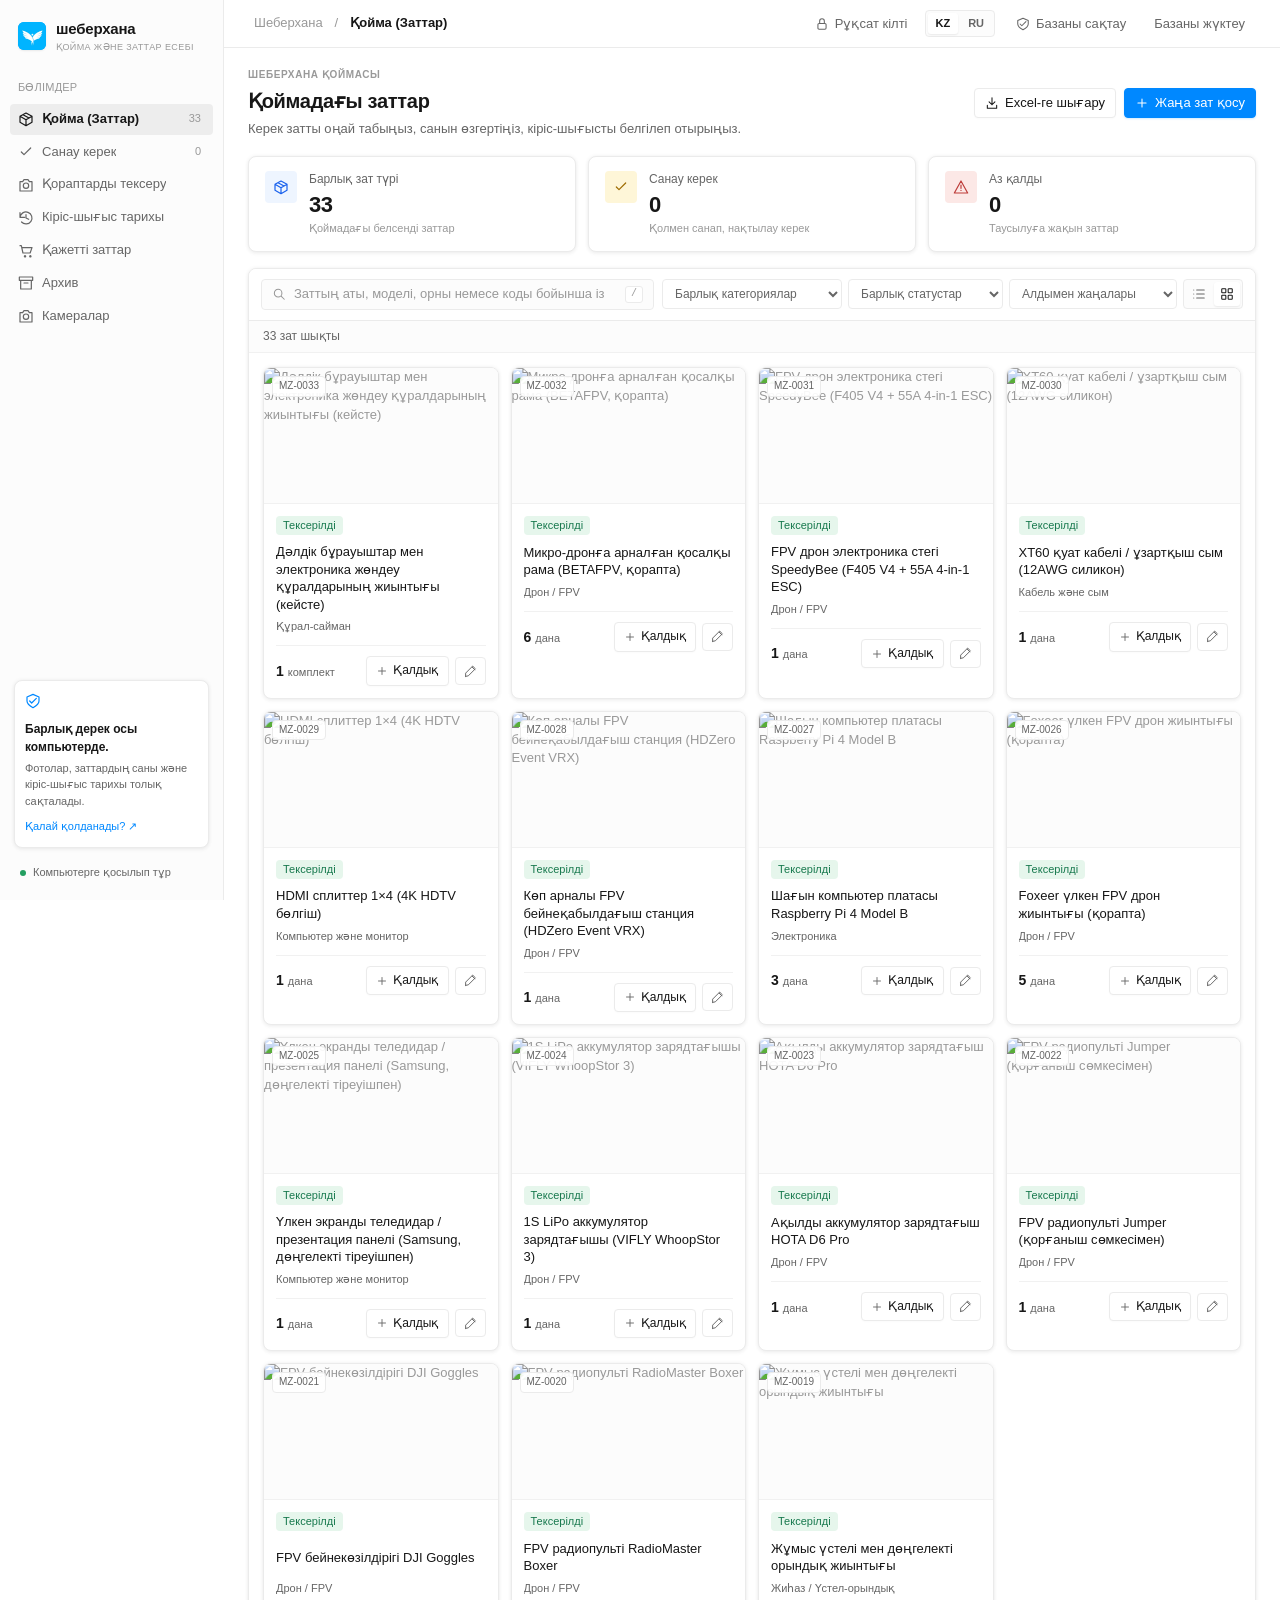
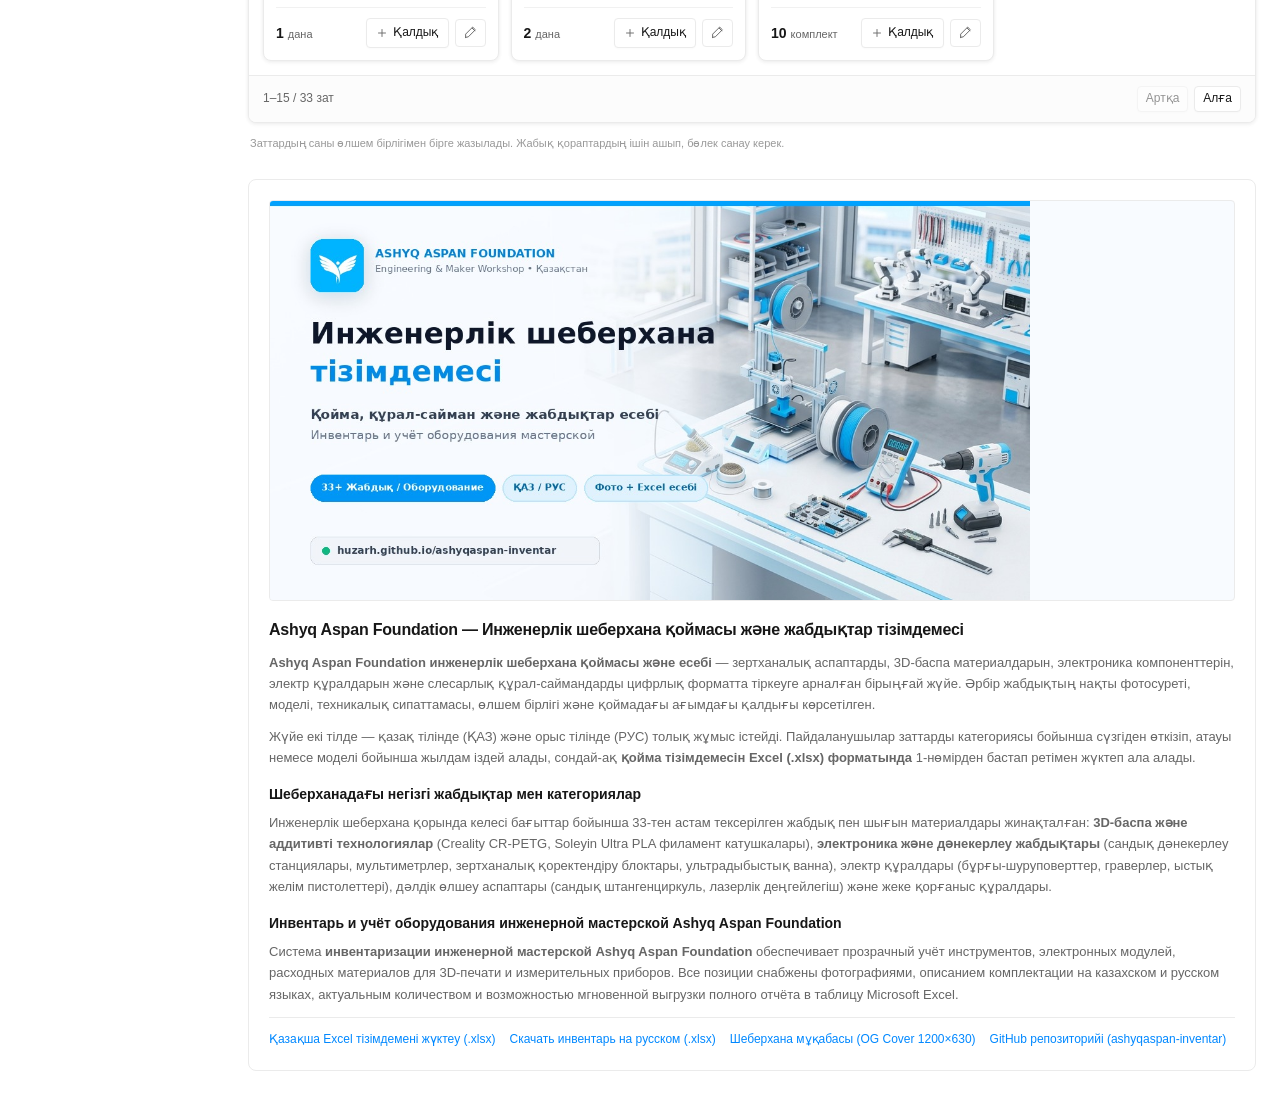
==== static/index.html @ bc6fc352 "Rename purchase list to 'Қажетті заттар' (needed items)" ====
<!doctype html>
<html lang="kk" prefix="og: https://ogp.me/ns#">
<head>
  <meta charset="utf-8">
  <meta name="viewport" content="width=device-width, initial-scale=1">
  <meta name="theme-color" content="#00a2ff">
  <title>Ashyq Aspan — Инженерлік шеберхана қоймасы және есебі</title>
  <meta name="description" content="Ashyq Aspan Foundation инженерлік шеберхана қоймасы және заттар есебі: 3D-принтер, электроника, өлшеу аспаптары мен құрал-саймандар тізімдемесі (ҚАЗ / РУС).">
  <meta name="keywords" content="Ashyq Aspan Foundation, инженерлік шеберхана қоймасы, заттар есебі, тізімдеме, инвентарь мастерской, құрал-сайман, 3D принтер, электроника, Қазақстан, Malzeme Envanteri">
  <meta name="author" content="Ashyq Aspan Foundation">
  <meta name="robots" content="index, follow, max-image-preview:large">
  <link rel="canonical" href="https://huzarh.github.io/ashyqaspan-inventar/">
  <link rel="image_src" href="https://huzarh.github.io/ashyqaspan-inventar/og-cover.jpg">
  <meta itemprop="name" content="Ashyq Aspan — Инженерлік шеберхана қоймасы және есебі">
  <meta itemprop="description" content="Ashyq Aspan Foundation инженерлік шеберхана қоймасы және заттар есебі: 3D-принтер, электроника, өлшеу аспаптары мен құрал-саймандар тізімдемесі (ҚАЗ / РУС).">
  <meta itemprop="image" content="https://huzarh.github.io/ashyqaspan-inventar/og-cover.jpg">
  <meta property="og:type" content="website">
  <meta property="og:site_name" content="Ashyq Aspan Foundation">
  <meta property="og:title" content="Ashyq Aspan — Инженерлік шеберхана қоймасы және есебі">
  <meta property="og:description" content="Ashyq Aspan Foundation инженерлік шеберхана қоймасы және заттар есебі: 3D-принтер, электроника, өлшеу аспаптары мен құрал-саймандар тізімдемесі (ҚАЗ / РУС).">
  <meta property="og:url" content="https://huzarh.github.io/ashyqaspan-inventar/">
  <meta property="og:image" content="https://huzarh.github.io/ashyqaspan-inventar/og-cover.jpg">
  <meta property="og:image:url" content="https://huzarh.github.io/ashyqaspan-inventar/og-cover.jpg">
  <meta property="og:image:secure_url" content="https://huzarh.github.io/ashyqaspan-inventar/og-cover.jpg">
  <meta property="og:image:type" content="image/jpeg">
  <meta property="og:image:width" content="1200">
  <meta property="og:image:height" content="630">
  <meta property="og:image:alt" content="Ashyq Aspan Foundation — Инженерлік шеберхана қоймасы және есебі">
  <meta property="og:locale" content="kk_KZ">
  <meta property="og:locale:alternate" content="ru_RU">
  <meta name="twitter:card" content="summary_large_image">
  <meta name="twitter:title" content="Ashyq Aspan — Инженерлік шеберхана қоймасы және есебі">
  <meta name="twitter:description" content="Ashyq Aspan Foundation инженерлік шеберхана қоймасы және заттар есебі: 3D-принтер, электроника, өлшеу аспаптары мен құрал-саймандар тізімдемесі (ҚАЗ / РУС).">
  <meta name="twitter:image" content="https://huzarh.github.io/ashyqaspan-inventar/og-cover.jpg">
  <meta name="twitter:image:src" content="https://huzarh.github.io/ashyqaspan-inventar/og-cover.jpg">
  <meta name="twitter:image:alt" content="Ashyq Aspan Foundation — Инженерлік шеберхана қоймасы және есебі">
  <link rel="icon" href="logo.png" type="image/png" sizes="225x225">
  <link rel="apple-touch-icon" href="logo.png">
  <link rel="manifest" href="site.webmanifest">
  <link rel="stylesheet" href="style.css?v=13">
  <script type="application/ld+json">{"@context":"https://schema.org","@type":"WebApplication","name":"Ashyq Aspan — Инженерлік шеберхана қоймасы және есебі","alternateName":"Инвентарь инженерной мастерской Ashyq Aspan Foundation","description":"Ashyq Aspan Foundation инженерлік шеберхана қоймасы және заттар есебі: 3D-принтер, электроника, өлшеу аспаптары мен құрал-саймандар тізімдемесі (ҚАЗ / РУС).","url":"https://huzarh.github.io/ashyqaspan-inventar/","image":"https://huzarh.github.io/ashyqaspan-inventar/og-cover.jpg","applicationCategory":"BusinessApplication","operatingSystem":"All","inLanguage":["kk","ru"],"publisher":{"@type":"Organization","name":"Ashyq Aspan Foundation","logo":{"@type":"ImageObject","url":"https://huzarh.github.io/ashyqaspan-inventar/logo.png"}}}</script>
  <script src="app.js?v=14" defer></script>
</head>
<body>
<svg class="icon-defs" xmlns="http://www.w3.org/2000/svg" aria-hidden="true"><defs>
 <symbol id="i-box" viewBox="0 0 24 24"><path d="m12 3 9 5-9 5-9-5 9-5Z M3 8v9l9 5 9-5V8 M12 13v9 M7.5 5.5l9 5"/></symbol>
 <symbol id="i-plus" viewBox="0 0 24 24"><path d="M12 5v14 M5 12h14"/></symbol>
 <symbol id="i-search" viewBox="0 0 24 24"><circle cx="10.5" cy="10.5" r="6.5"/><path d="m16 16 5 5"/></symbol>
 <symbol id="i-history" viewBox="0 0 24 24"><path d="M3 11a9 9 0 1 1 2.3 7 M3 4v7h7 M12 7v5l4 2"/></symbol>
 <symbol id="i-camera" viewBox="0 0 24 24"><path d="M3 7h4l2-3h6l2 3h4v14H3Z"/><circle cx="12" cy="13" r="4"/></symbol>
 <symbol id="i-download" viewBox="0 0 24 24"><path d="M12 3v12 M7 10l5 5 5-5 M4 16v5h16v-5"/></symbol>
 <symbol id="i-close" viewBox="0 0 24 24"><path d="m6 6 12 12 M6 18 18 6"/></symbol>
 <symbol id="i-check" viewBox="0 0 24 24"><path d="m5 12 4 4L19 6"/></symbol>
 <symbol id="i-arrow" viewBox="0 0 24 24"><path d="M5 12h14 m-5-5 5 5-5 5"/></symbol>
 <symbol id="i-grid" viewBox="0 0 24 24"><rect x="3" y="3" width="7" height="7" rx="1"/><rect x="14" y="3" width="7" height="7" rx="1"/><rect x="3" y="14" width="7" height="7" rx="1"/><rect x="14" y="14" width="7" height="7" rx="1"/></symbol>
 <symbol id="i-list" viewBox="0 0 24 24"><path d="M8 5h13 M8 12h13 M8 19h13 M3 5h.01 M3 12h.01 M3 19h.01"/></symbol>
 <symbol id="i-archive" viewBox="0 0 24 24"><path d="M4 8h16v13H4Z M2 3h20v5H2Z M9 12h6"/></symbol>
 <symbol id="i-edit" viewBox="0 0 24 24"><path d="m15 4 5 5 M3 21l5-1L21 7l-5-5L3 15v6Z"/></symbol>
 <symbol id="i-trash" viewBox="0 0 24 24"><path d="M3 6h18 M8 6V4h8v2 M19 6l-1 14H6L5 6 M10 11v6 M14 11v6"/></symbol>
 <symbol id="i-lock" viewBox="0 0 24 24"><rect x="5" y="11" width="14" height="10" rx="2"/><path d="M8 11V7a4 4 0 0 1 8 0v4"/></symbol>
 <symbol id="i-alert" viewBox="0 0 24 24"><path d="m12 3 10 18H2L12 3Z M12 9v5 M12 17v.1"/></symbol>
 <symbol id="i-cart" viewBox="0 0 24 24"><path d="M3 4h2l2.4 11h10.8L21 7H6.2 M9.5 20a1 1 0 1 0 0-.1 M17.5 20a1 1 0 1 0 0-.1"/></symbol>
 <symbol id="i-shield" viewBox="0 0 24 24"><path d="m12 2 9 4v6c0 5-9 10-9 10S3 17 3 12V6l9-4Z m-5 10 3 3 7-7"/></symbol>
</defs></svg>
<a class="skip" id="skip-link" href="#main">Негізгі бөлімге өту</a>
<aside class="sidebar">
 <a class="brand" href="./" aria-label="Ashyq Aspan Foundation — Инженерлік шеберхана қоймасы"><span class="brand-mark"><img src="logo.png" alt="Ashyq Aspan Foundation логотипі" width="40" height="40" class="brand-logo"></span><span><span id="brand-name">шеберхана</span><span class="brand-sub" id="brand-sub">ҚОЙМА ЖӘНЕ ЗАТТАР ЕСЕБІ</span></span></a>
 <div class="nav-label" id="nav-workspace-label">БӨЛІМДЕР</div>
 <nav aria-label="Негізгі мәзір">
  <button class="nav active" data-page="inventory"><svg class="icon"><use href="#i-box"/></svg><em id="nav-inv-text">Қойма (Заттар)</em><span id="nav-count">33</span></button>
  <button class="nav" data-page="pending"><svg class="icon"><use href="#i-check"/></svg><em id="nav-pend-text">Санау керек</em><span id="pending-count">0</span></button>
  <button class="nav" data-page="packages"><svg class="icon"><use href="#i-camera"/></svg><em id="nav-pkg-text">Қораптарды тексеру</em></button>
  <button class="nav" data-page="history"><svg class="icon"><use href="#i-history"/></svg><em id="nav-hist-text">Кіріс-шығыс тарихы</em></button>
  <button class="nav" data-page="needs"><svg class="icon"><use href="#i-cart"/></svg><em id="nav-needs-text">Қажетті заттар</em><span id="needs-count"></span></button>
  <button class="nav" data-page="archive"><svg class="icon"><use href="#i-archive"/></svg><em id="nav-arch-text">Архив</em></button>
  <button class="nav" id="camera-btn" type="button"><svg class="icon"><use href="#i-camera"/></svg><em id="nav-cam-text">Камералар</em></button>
 </nav>
 <div class="sidebar-note"><svg class="icon"><use href="#i-shield"/></svg><span class="sidebar-note-title" id="sidebar-note-title">Барлық дерек осы компьютерде.</span><p id="sidebar-note-desc">Фотолар, заттардың саны және кіріс-шығыс тарихы толық сақталады.</p><button id="help-btn" class="text-btn"><span id="help-btn-text">Қалай қолданады?</span> <span>↗</span></button></div>
 <div class="connection" id="connection"><span class="dot"></span>Қосылды</div>
</aside>
<main id="main">
 <header class="topbar"><div class="breadcrumb"><span id="bread-root">Шеберхана</span> <span>/</span> <span class="breadcrumb-current" id="breadcrumb">Қойма (Заттар)</span></div><div class="top-actions"><button type="button" id="auth-btn" class="btn ghost auth-btn"><svg class="icon"><use href="#i-lock"/></svg><span id="auth-btn-text">Рұқсат кілті</span></button><div class="lang-switch" role="group" aria-label="Тіл / Язык"><button type="button" class="lang-btn active" data-lang="kz">KZ</button><button type="button" class="lang-btn" data-lang="ru">RU</button></div><button id="backup-btn" class="btn ghost"><svg class="icon"><use href="#i-shield"/></svg><span id="backup-btn-text">Базаны сақтау</span></button><button id="restore-btn" class="btn ghost small-label"><span id="restore-btn-text">Базаны жүктеу</span></button><input id="restore-file" type="file" accept=".json,application/json" hidden></div></header>
 <section class="content">
  <div class="heading"><div><div class="eyebrow" id="page-eyebrow">ASHYQ ASPAN FOUNDATION · ШЕБЕРХАНА ҚОЙМАСЫ</div><h1 id="page-title">Ashyq Aspan — Инженерлік шеберхана қоймасы және есебі</h1><p id="page-description">Керек затты оңай табыңыз, санын өзгертіңіз, кіріс-шығысты белгілеп отырыңыз.</p></div><div class="heading-actions"><button id="excel-btn" class="btn"><svg class="icon"><use href="#i-download"/></svg><span id="excel-btn-text">Excel-ге шығару</span></button><button id="add-btn" class="btn primary"><svg class="icon"><use href="#i-plus"/></svg><span id="add-btn-text">Жаңа зат қосу</span></button></div></div>
  <div class="stats" id="stats"><button class="stat" data-stat="inventory"><span class="stat-icon mint"><svg class="icon"><use href="#i-box"/></svg></span><span><span class="stat-label" id="stat-total-label">Барлық зат түрі</span><span class="stat-val" id="stat-total">33</span><small id="stat-total-sub">Қоймадағы белсенді заттар</small></span></button><button class="stat" data-stat="pending"><span class="stat-icon sand"><svg class="icon"><use href="#i-check"/></svg></span><span><span class="stat-label" id="stat-pending-label">Санау керек</span><span class="stat-val" id="stat-pending">0</span><small id="stat-pending-sub">Қолмен санап, нақтылау керек</small></span></button><button class="stat" data-stat="low"><span class="stat-icon peach"><svg class="icon"><use href="#i-alert"/></svg></span><span><span class="stat-label" id="stat-low-label">Аз қалды</span><span class="stat-val" id="stat-low">0</span><small id="stat-low-sub">Таусылуға жақын заттар</small></span></button></div>
  <div id="page-note" class="page-note" hidden></div>
  <section class="workspace" aria-label="Заттар тізімі">
   <div class="toolbar"><label class="search"><svg class="icon"><use href="#i-search"/></svg><input id="search" type="search" placeholder="Заттың аты, моделі, орны немесе коды бойынша іздеу…" autocomplete="off" aria-label="Іздеу"><kbd>/</kbd></label><div class="filters"><select id="category-filter" aria-label="Категория"><option value="">Барлық категориялар</option></select><select id="status-filter" aria-label="Статус"><option value="" id="st-opt-all">Барлық статустар</option><option value="verified" id="st-opt-ver">Тексерілді</option><option value="pending" id="st-opt-pend">Санау керек</option><option value="low" id="st-opt-low">Аз қалды</option><option value="zero" id="st-opt-zero">Таусылды (0)</option></select><select id="sort" aria-label="Сұрыптау"><option value="newest" id="sort-opt-new">Алдымен жаңалары</option><option value="updated" id="sort-opt-upd">Соңғы өзгергендер</option><option value="name" id="sort-opt-name">Аты бойынша (А–Я)</option></select><div class="view-switch" aria-label="Көрініс"><button id="view-list" class="icon-btn" aria-label="Тізім" aria-pressed="false"><svg class="icon"><use href="#i-list"/></svg></button><button id="view-grid" class="icon-btn active" aria-label="Карточкалар" aria-pressed="true"><svg class="icon"><use href="#i-grid"/></svg></button></div></div></div>
   <div class="list-heading"><span id="result-count" aria-live="polite">33 зат көрсетілді</span><button id="clear-filters" class="text-btn" hidden>Фильтрді тазалау</button></div>
   <div id="records" aria-live="polite"><div class="cards"><article class="card" data-detail="33"><div class="card-photo"><img src="uploads/02559a9e80117201c4da18d8d6df2545be3968183d7c391e304026d6eb29ce1d.jpg" alt="Дәлдік бұрауыштар мен электроника жөндеу құралдарының жиынтығы (кейсте) — Құрал-сайман" width="320" height="240" loading="lazy"></div><div class="card-body"><div class="card-top"><span class="code">#033</span><span class="tag ok">Тексерілді</span></div><h3>Дәлдік бұрауыштар мен электроника жөндеу құралдарының жиынтығы (кейсте)</h3><p class="muted">Құрал-сайман · Көпфункционалды бұрауыш жиынтығы + пинцет және пластик ашқыштар</p><p class="notes">Пластикалық кейстегі жиынтық: ауыспалы ұштары бар бұрауыш, ұзартқыш, пинцет және пластик лопаткалар.</p></div><div class="card-foot"><div><span class="qty-num">1</span> <small>дана</small></div></div></article><article class="card" data-detail="32"><div class="card-photo"><img src="uploads/c84c2f2371892fdffc92b1465ad2a3b0c13482b9930b462f0f4a37cfea8a323b.jpg" alt="Микро-дронға арналған қосалқы рама (BETAFPV, қорапта) — Дрон / FPV" width="320" height="240" loading="lazy"></div><div class="card-body"><div class="card-top"><span class="code">#032</span><span class="tag ok">Тексерілді</span></div><h3>Микро-дронға арналған қосалқы рама (BETAFPV, қорапта)</h3><p class="muted">Дрон / FPV · BETAFPV Meteor / Air сериялы көк микро-рама (75 мм)</p><p class="notes">Жаңа қосалқы бөлшек: пластик қораптағы BETAFPV микро-дрон рамалары (4 дана).</p></div><div class="card-foot"><div><span class="qty-num">6</span> <small>дана</small></div></div></article><article class="card" data-detail="31"><div class="card-photo"><img src="uploads/08de03c2bca5b22b8ac7623e65b751730a20788cbaaa8c0bef01ff1c570358fb.jpg" alt="FPV дрон электроника стегі SpeedyBee (F405 V4 + 55A 4-in-1 ESC) — Дрон / FPV" width="320" height="240" loading="lazy"></div><div class="card-body"><div class="card-top"><span class="code">#031</span><span class="tag ok">Тексерілді</span></div><h3>FPV дрон электроника стегі SpeedyBee (F405 V4 + 55A 4-in-1 ESC)</h3><p class="muted">Дрон / FPV · SpeedyBee F405 V4 Flight Controller + 55A 3-6S 4-in-1 ESC (30×30 стек)</p><p class="notes">Қораптағы жаңа FPV дрон стегі: ұшу контроллері (FC) мен 55A 4-in-1 регуляторы (ESC).</p></div><div class="card-foot"><div><span class="qty-num">1</span> <small>дана</small></div></div></article><article class="card" data-detail="30"><div class="card-photo"><img src="uploads/e85a942fcf8a39dd73a5c7f89a3723b5ed26839698db3f7d0904f6d9880b9123.jpg" alt="XT60 қуат кабелі / ұзартқыш сым (12AWG силикон) — Кабель және сым" width="320" height="240" loading="lazy"></div><div class="card-body"><div class="card-top"><span class="code">#030</span><span class="tag ok">Тексерілді</span></div><h3>XT60 қуат кабелі / ұзартқыш сым (12AWG силикон)</h3><p class="muted">Кабель және сым · 12AWG 200°C силиконды сым + XT60 коннекторы</p><p class="notes">Зарядтау құрылғылары мен аккумуляторларға арналған ыстыққа төзімді (200°C) 12AWG XT60 қуат сымы.</p></div><div class="card-foot"><div><span class="qty-num">1</span> <small>дана</small></div></div></article><article class="card" data-detail="29"><div class="card-photo"><img src="uploads/00057eb91e4d45969cc803965c0996f35c1c9aa958f35dbe412eb5b354390105.jpg" alt="HDMI сплиттер 1×4 (4K HDTV бөлгіш) — Компьютер және монитор" width="320" height="240" loading="lazy"></div><div class="card-body"><div class="card-top"><span class="code">#029</span><span class="tag ok">Тексерілді</span></div><h3>HDMI сплиттер 1×4 (4K HDTV бөлгіш)</h3><p class="muted">Компьютер және монитор · HDTV 4K 1x4 HDMI Splitter (1 кіріс → 4 шығыс, 4Kx2K 3D)</p><p class="notes">Бір HDMI сигналын 4 мониторға немесе теледидарға бірдей тарататын бөлгіш (қорапта).</p></div><div class="card-foot"><div><span class="qty-num">1</span> <small>дана</small></div></div></article><article class="card" data-detail="28"><div class="card-photo"><img src="uploads/3c925240edab85be49432d08f936cb2262f082159afb393895ab5e643d5cfbd0.jpg" alt="Көп арналы FPV бейнеқабылдағыш станция (HDZero Event VRX) — Дрон / FPV" width="320" height="240" loading="lazy"></div><div class="card-body"><div class="card-top"><span class="code">#028</span><span class="tag ok">Тексерілді</span></div><h3>Көп арналы FPV бейнеқабылдағыш станция (HDZero Event VRX)</h3><p class="muted">Дрон / FPV · HDZero Event VRX (жарыстарға арналған 4 арналы видео-ресивер)</p><p class="notes">FPV дрон жарыстары мен трансляциясына арналған кәсіби HDZero Event VRX бейнеқабылдағышы.</p></div><div class="card-foot"><div><span class="qty-num">1</span> <small>дана</small></div></div></article><article class="card" data-detail="27"><div class="card-photo"><img src="uploads/f57411721b37e370b30bfda4283a8562c142e47085dbc73f3636bb354ba86936.jpg" alt="Шағын компьютер платасы Raspberry Pi 4 Model B — Электроника" width="320" height="240" loading="lazy"></div><div class="card-body"><div class="card-top"><span class="code">#027</span><span class="tag ok">Тексерілді</span></div><h3>Шағын компьютер платасы Raspberry Pi 4 Model B</h3><p class="muted">Электроника · Raspberry Pi 4 Model B (USB 3.0, Dual Micro-HDMI, Gigabit Ethernet)</p><p class="notes">Жобалар мен робототехникаға арналған Raspberry Pi 4 Model B бір платалы микрокомпьютері (3 дана).</p></div><div class="card-foot"><div><span class="qty-num">3</span> <small>дана</small></div></div></article><article class="card" data-detail="26"><div class="card-photo"><img src="uploads/72999abf1a35f88ea627a9858a45b350ffc9a0130d5536d4e3e62cc0973677fc.jpg" alt="Foxeer үлкен FPV дрон жиынтығы (қорапта) — Дрон / FPV" width="320" height="240" loading="lazy"></div><div class="card-body"><div class="card-top"><span class="code">#026</span><span class="tag ok">Тексерілді</span></div><h3>Foxeer үлкен FPV дрон жиынтығы (қорапта)</h3><p class="muted">Дрон / FPV · Foxeer FPV Drone (ақ қораптағы жиынтық)</p><p class="notes">Шкаф сөресіндегі Foxeer үлкен дрон қораптары (5 дана).</p></div><div class="card-foot"><div><span class="qty-num">5</span> <small>дана</small></div></div></article><article class="card" data-detail="25"><div class="card-photo"><img src="uploads/4650756c53afc081f93ae36ebaf1f84f2e1778d21c780041d508cf6ab8e61ad6.jpg" alt="Үлкен экранды теледидар / презентация панелі (Samsung, дөңгелекті тіреуішпен) — Компьютер және монитор" width="320" height="240" loading="lazy"></div><div class="card-body"><div class="card-top"><span class="code">#025</span><span class="tag ok">Тексерілді</span></div><h3>Үлкен экранды теледидар / презентация панелі (Samsung, дөңгелекті тіреуішпен)</h3><p class="muted">Компьютер және монитор · Samsung үлкен диагональды дисплей + мобильді тіреуіш (стойка)</p><p class="notes">Дөңгелекті металл тіреуішке орнатылған үлкен Samsung экраны, пультімен бірге (1 дана).</p></div><div class="card-foot"><div><span class="qty-num">1</span> <small>дана</small></div></div></article><article class="card" data-detail="24"><div class="card-photo"><img src="uploads/746e6d404d6e5decc1dcf5b46ae16551fab60ef42b0dfa03e3e1cde0b73825c7.jpg" alt="1S LiPo аккумулятор зарядтағышы (VIFLY WhoopStor 3) — Дрон / FPV" width="320" height="240" loading="lazy"></div><div class="card-body"><div class="card-top"><span class="code">#024</span><span class="tag ok">Тексерілді</span></div><h3>1S LiPo аккумулятор зарядтағышы (VIFLY WhoopStor 3)</h3><p class="muted">Дрон / FPV · VIFLY WhoopStor V3 (6 портты, BT2.0 / PH2.0, экранды)</p><p class="notes">TinyWhoop микро-дрондарының 1S аккумуляторларын бір мезетте 6 данадан зарядтауға және Storage режиміне қоюға арналған құрылғы (1 дана).</p></div><div class="card-foot"><div><span class="qty-num">1</span> <small>дана</small></div></div></article><article class="card" data-detail="23"><div class="card-photo"><img src="uploads/3484ea7bc2972f7fd96e84a9550c08cde8089a9f8efccc5e5be05636175f7738.jpg" alt="Ақылды аккумулятор зарядтағыш HOTA D6 Pro — Дрон / FPV" width="320" height="240" loading="lazy"></div><div class="card-body"><div class="card-top"><span class="code">#023</span><span class="tag ok">Тексерілді</span></div><h3>Ақылды аккумулятор зарядтағыш HOTA D6 Pro</h3><p class="muted">Дрон / FPV · HOTA D6 Pro Dual Smart Charger (AC 200W / DC 650W 15A)</p><p class="notes">LiPo/LiHV/Li-ion аккумуляторларға арналған 2 арналы кәсіби зарядтау құрылғысы (1 дана).</p></div><div class="card-foot"><div><span class="qty-num">1</span> <small>дана</small></div></div></article><article class="card" data-detail="22"><div class="card-photo"><img src="uploads/87af93e70b1901c69dd3df45cd9261108fd50f3d49ce25d26adb82f0b59bedd1.jpg" alt="FPV радиопульті Jumper (қорғаныш сөмкесімен) — Дрон / FPV" width="320" height="240" loading="lazy"></div><div class="card-body"><div class="card-top"><span class="code">#022</span><span class="tag ok">Тексерілді</span></div><h3>FPV радиопульті Jumper (қорғаныш сөмкесімен)</h3><p class="muted">Дрон / FPV · Jumper RC (T-Lite / T-Pro / T14 сериясы, сұр кейсте)</p><p class="notes">Арнайы сұр қорғаныш сөмкесіндегі Jumper радиопульті (1 дана).</p></div><div class="card-foot"><div><span class="qty-num">1</span> <small>дана</small></div></div></article></div></div>
   <div class="pagination"><span id="page-info"></span><div><button id="prev-page" class="btn compact">Артқа</button><button id="next-page" class="btn compact">Алға</button></div></div>
  </section>
  <section id="needs-view" class="workspace needs-view" hidden aria-live="polite"></section>
  <p class="bottom-note" id="bottom-note">Заттардың саны өлшем бірлігімен бірге жазылады. Жабық қораптардың ішін ашып, бөлек санау керек.</p>

  <article class="seo-section" aria-label="Инженерлік шеберхана туралы ақпарат">
   <div class="seo-banner-wrap">
    <img src="og-cover.jpg" alt="Ashyq Aspan Foundation — Инженерлік шеберхана қоймасы және жабдықтар есебі" width="1200" height="630" class="seo-banner-img" loading="lazy">
   </div>
   <h2>Ashyq Aspan Foundation — Инженерлік шеберхана қоймасы және жабдықтар тізімдемесі</h2>
   <p><strong>Ashyq Aspan Foundation инженерлік шеберхана қоймасы және есебі</strong> — зертханалық аспаптарды, 3D-баспа материалдарын, электроника компоненттерін, электр құралдарын және слесарлық құрал-саймандарды цифрлық форматта тіркеуге арналған бірыңғай жүйе. Әрбір жабдықтың нақты фотосуреті, моделі, техникалық сипаттамасы, өлшем бірлігі және қоймадағы ағымдағы қалдығы көрсетілген.</p>
   <p>Жүйе екі тілде — қазақ тілінде (ҚАЗ) және орыс тілінде (РУС) толық жұмыс істейді. Пайдаланушылар заттарды категориясы бойынша сүзгіден өткізіп, атауы немесе моделі бойынша жылдам іздей алады, сондай-ақ <strong>қойма тізімдемесін Excel (.xlsx) форматында</strong> 1-нөмірден бастап ретімен жүктеп ала алады.</p>
   <h3>Шеберханадағы негізгі жабдықтар мен категориялар</h3>
   <p>Инженерлік шеберхана қорында келесі бағыттар бойынша 33-тен астам тексерілген жабдық пен шығын материалдары жинақталған: <strong>3D-баспа және аддитивті технологиялар</strong> (Creality CR-PETG, Soleyin Ultra PLA филамент катушкалары), <strong>электроника және дәнекерлеу жабдықтары</strong> (сандық дәнекерлеу станциялары, мультиметрлер, зертханалық қоректендіру блоктары, ультрадыбыстық ванна), электр құралдары (бұрғы-шуруповерттер, граверлер, ыстық желім пистолеттері), дәлдік өлшеу аспаптары (сандық штангенциркуль, лазерлік деңгейлегіш) және жеке қорғаныс құралдары.</p>
   <h3>Инвентарь и учёт оборудования инженерной мастерской Ashyq Aspan Foundation</h3>
   <p>Система <strong>инвентаризации инженерной мастерской Ashyq Aspan Foundation</strong> обеспечивает прозрачный учёт инструментов, электронных модулей, расходных материалов для 3D-печати и измерительных приборов. Все позиции снабжены фотографиями, описанием комплектации на казахском и русском языках, актуальным количеством и возможностью мгновенной выгрузки полного отчёта в таблицу Microsoft Excel.</p>
   <div class="seo-links">
    <a href="export_kz.xlsx" download>Қазақша Excel тізімдемені жүктеу (.xlsx)</a>
    <a href="export_ru.xlsx" download>Скачать инвентарь на русском (.xlsx)</a>
    <a href="og-cover.jpg" target="_blank" rel="noopener">Шеберхана мұқабасы (OG Cover 1200×630)</a>
    <a href="https://github.com/huzarh/ashyqaspan-inventar" target="_blank" rel="noopener">GitHub репозиторийі (ashyqaspan-inventar)</a>
   </div>
  </article>
 </section>
</main>

<dialog id="item-dialog" aria-labelledby="item-title">
 <form id="item-form"><div class="dialog-head"><div><div class="eyebrow" id="item-eyebrow">ЗАТ КАРТОЧКАСЫ</div><h2 id="item-title">Жаңа зат қосу</h2></div><button type="button" class="icon-btn" data-close aria-label="Жабу"><svg class="icon"><use href="#i-close"/></svg></button></div>
 <div class="dialog-body"><label class="photo-zone" id="photo-zone"><input id="photo-file" type="file" accept="image/*" capture="environment"><span id="photo-placeholder"><svg class="icon"><use href="#i-camera"/></svg><span class="photo-title" id="photo-add-title">Фотоға түсіру (Камера)</span><small id="photo-add-hint">Бассаңыз бірден камера ашылады</small></span><img id="photo-preview" src="logo.png" alt="Заттың фотосы" width="320" height="240" hidden></label><div class="photo-actions"><button type="button" id="gallery-btn" class="text-btn">Галереядан таңдау</button><input id="gallery-file" type="file" accept="image/*" hidden><button type="button" id="remove-photo" class="text-btn danger" hidden>Фотоны өшіру</button></div>
 <button type="button" class="btn ai-fill-btn" id="ai-save-btn">🤖 Форманы AI толтырсын (Сақтап, тағы қосу)</button>
 <label class="field"><span class="field-label" id="lbl-item-name">Заттың аты</span> <span>*</span><input name="name" id="item-name" required maxlength="200" placeholder="Мысалы: ESP32-S3 платасы" autocomplete="off"></label>
 <div id="duplicates" class="duplicates" hidden></div>
 <div class="form-grid"><label class="field"><span class="field-label" id="lbl-item-cat">Категория</span> <span>*</span><input name="category" id="item-category" required maxlength="100" list="categories" placeholder="Мысалы: Электроника"><datalist id="categories"></datalist></label><label class="field"><span class="field-label" id="lbl-item-model">Маркасы / моделі</span><input name="model" id="item-model" maxlength="300" placeholder="Мысалы: ESP32-S3 N16R8"></label></div>
 <div class="form-grid three"><label class="field" id="initial-quantity"><span class="field-label" id="lbl-item-qty">Қазіргі саны</span> <span>*</span><input name="quantity" type="number" min="0" max="100000000" step="0.001" value="1" required inputmode="decimal"></label><label class="field"><span class="field-label" id="lbl-item-unit">Өлшем бірлігі</span> <span>*</span><select name="unit" id="item-unit"></select></label><label class="field"><span class="field-label" id="lbl-item-min">Ең аз қалдық</span><input name="minimum" type="number" min="0" max="100000000" step="0.001" value="0" inputmode="decimal"><small id="lbl-item-min-hint">0 = ескерту керек емес</small></label></div>
 <label class="field"><span class="field-label" id="lbl-item-loc">Қай жерде тұр? (сөре / үстел)</span><input name="location" id="item-location" maxlength="200" placeholder="Мысалы: Ақ шкаф · 2-сөре · А қорабы"></label>
 <label class="field"><span class="field-label" id="lbl-item-notes">Қосымша ақпарат (комментарий)</span><textarea name="notes" id="item-notes" rows="3" maxlength="4000" placeholder="Сипаттамасы, комплектісі немесе ескерту…"></textarea></label>
 <label class="checkbox" id="package-field"><input name="is_package" type="checkbox"><span id="lbl-item-pkg">Бұл — іші әлі ашылмаған жабық қорап / пакет</span></label>
 <p id="item-error" class="form-error" role="alert" hidden></p></div>
 <div class="dialog-footer"><div class="footer-left"><button type="button" class="btn" id="item-cancel-btn" data-close>Болдырмау</button><button type="button" class="btn danger-btn" id="delete-item-btn" hidden><svg class="icon"><use href="#i-trash"/></svg><span id="delete-item-btn-text">Өшіру</span></button></div><div><button type="submit" class="btn" id="save-next" name="action" value="next">Сақтап, тағы қосу</button><button type="submit" class="btn primary" name="action" value="save" id="save-item">Сақтау</button></div></div></form>
</dialog>

<dialog id="move-dialog" class="small-dialog" aria-labelledby="move-title"><form id="move-form"><div class="dialog-head"><div><div class="eyebrow" id="move-eyebrow">ҚОЙМА ОПЕРАЦИЯСЫ</div><h2 id="move-title">Заттың санын өзгерту</h2></div><button type="button" class="icon-btn" data-close aria-label="Жабу"><svg class="icon"><use href="#i-close"/></svg></button></div><div class="dialog-body"><div id="move-summary" class="move-summary"></div><div class="segmented" id="move-kinds"><button type="button" data-kind="giriş" class="active" id="kind-btn-in">+ Қосу (Кіріс)</button><button type="button" data-kind="çıkış" id="kind-btn-out">− Алу (Шығыс)</button><button type="button" data-kind="sayım" id="kind-btn-cnt">Нақты санын жазу</button></div><p id="move-hint" class="hint"></p><label class="field"><span id="move-quantity-label">Қанша қосылды?</span><input id="move-quantity" name="quantity" type="number" min="0.001" step="0.001" required inputmode="decimal" placeholder="Санын жазыңыз"></label><div id="move-result" class="move-result"></div><label class="field"><span class="field-label" id="lbl-move-note">Түсініктеме (қайда берілді / қайдан келді)</span><textarea name="note" id="move-note" rows="2" maxlength="1000" placeholder="Мысалы: Жаңа партия келді / жобаға алынды / сөрені санадық"></textarea></label><p id="move-error" class="form-error" role="alert" hidden></p></div><div class="dialog-footer"><button type="button" class="btn" id="move-cancel-btn" data-close>Болдырмау</button><button type="submit" class="btn primary" id="save-move">Сақтау</button></div></form></dialog>

<dialog id="detail-dialog" class="drawer" aria-labelledby="detail-title"><div class="dialog-head"><div><div class="eyebrow" id="detail-code"></div><h2 id="detail-title">Зат туралы толық мәлімет</h2></div><button class="icon-btn" data-close aria-label="Жабу"><svg class="icon"><use href="#i-close"/></svg></button></div><div id="detail-content" class="dialog-body"></div></dialog>

<dialog id="need-dialog" class="need-dialog" aria-labelledby="need-title"><form id="need-form" novalidate></form></dialog>
<dialog id="camera-dialog" class="camera-dialog" aria-labelledby="camera-title"><div class="dialog-head"><h2 id="camera-title">Шеберхана камералары</h2><button class="icon-btn" data-close aria-label="Жабу"><svg class="icon"><use href="#i-close"/></svg></button></div><div class="dialog-body"><div id="camera-toolbar-slot"></div><div id="camera-grid" class="camera-grid"></div></div></dialog>
<dialog id="help-dialog" class="small-dialog" aria-labelledby="help-title"><div class="dialog-head"><h2 id="help-title">Қалай қолданады?</h2><button class="icon-btn" data-close aria-label="Жабу"><svg class="icon"><use href="#i-close"/></svg></button></div><div class="dialog-body help" id="help-body"></div></dialog>

<dialog id="auth-dialog" class="small-dialog" aria-labelledby="auth-title"><form id="auth-form"><div class="dialog-head"><div><div class="eyebrow" id="auth-eyebrow">ҚАУІПСІЗДІК</div><h2 id="auth-title">Рұқсат кілтін енгізіңіз</h2></div><button type="button" class="icon-btn" data-close aria-label="Жабу"><svg class="icon"><use href="#i-close"/></svg></button></div><div class="dialog-body"><p id="auth-desc" class="hint">Өзгерту, өшіру және қалдықты түзету үшін кілт сөзді жазыңыз.</p><label class="field"><span class="field-label" id="lbl-auth-key">Кілт сөз (Пароль)</span><input id="auth-key-input" type="password" required autocomplete="off" placeholder="Кілт сөзді жазыңыз…"></label><p id="auth-error" class="form-error" role="alert" hidden></p></div><div class="dialog-footer"><button type="button" class="btn" id="auth-cancel-btn" data-close>Болдырмау</button><button type="submit" class="btn primary" id="auth-submit-btn">Растау</button></div></form></dialog>

<dialog id="confirm-dialog" class="small-dialog" aria-labelledby="confirm-title"><div class="dialog-head"><h2 id="confirm-title">Растау</h2></div><div class="dialog-body"><p id="confirm-text"></p><p id="confirm-error" class="form-error" role="alert" hidden></p></div><div class="dialog-footer"><button class="btn" id="confirm-cancel">Болдырмау</button><button class="btn primary" id="confirm-ok">Иә, растаймын</button></div></dialog>
<div id="toast" class="toast" role="status" hidden></div>
<noscript>Бұл бағдарлама жұмыс істеуі үшін браузерде JavaScript қосулы болуы керек.</noscript>
</body></html>
---- static/style.css ----
:root {
  --bg: #ffffff;
  --bg-secondary: #fcfcfc;
  --bg-tertiary: #f1f1f1;
  --bg-quaternary: #ebebeb;
  --bg-hover: rgba(0, 0, 0, 0.04);
  --bg-active: rgba(0, 0, 0, 0.06);
  --surface: #ffffff;
  --ink: #333333;
  --ink-strong: #171717;
  --secondary: #666666;
  --muted: #999999;
  --border-light: #f1f1f1;
  --border: #ebebeb;
  --border-strong: #d6d6d6;
  --brand: #0088ff;
  --brand-dark: #006fd6;
  --brand-soft: #eef5ff;
  --orange: #c25700;
  --mint: #e8f7ed;
  --sand: #fef6d8;
  --red: #bd3c39;
  --shadow-sm: 0px 2px 4px 0px rgba(0, 0, 0, 0.04), 0px 0px 4px 0px rgba(0, 0, 0, 0.06);
  --shadow: 2px 4px 16px 0px rgba(0, 0, 0, 0.14), 0px 2px 4px 0px rgba(0, 0, 0, 0.06);
  --radius-sm: 4px;
  --radius-md: 8px;
  --radius-lg: 12px;
  font-family: Inter, -apple-system, BlinkMacSystemFont, "Segoe UI", Roboto, sans-serif;
  color: var(--ink);
  font-size: 13px;
  line-height: 1.45;
  color-scheme: light;
}

* {
  box-sizing: border-box;
}

body {
  margin: 0;
  background: var(--bg);
  color: var(--ink);
  -webkit-font-smoothing: antialiased;
}

button, input, select, textarea {
  font: inherit;
}

button, a, input, select, textarea {
  -webkit-tap-highlight-color: transparent;
}

button {
  cursor: pointer;
  color: inherit;
}

button:disabled {
  opacity: 0.45;
  cursor: not-allowed;
}

button, input, select, textarea {
  outline-offset: 2px;
}

button:focus-visible, a:focus-visible {
  outline: 2px solid var(--brand);
}

a {
  color: var(--brand);
}

[hidden] {
  display: none !important;
}

.icon {
  width: 16px;
  height: 16px;
  fill: none;
  stroke: currentColor;
  stroke-width: 1.8;
  stroke-linecap: round;
  stroke-linejoin: round;
  flex-shrink: 0;
}

.icon-defs {
  position: absolute;
  width: 0;
  height: 0;
  overflow: hidden;
}

.skip {
  position: absolute;
  top: -80px;
  z-index: 200;
  background: #ffffff;
  padding: 12px;
  border: 1px solid var(--border);
}

.skip:focus {
  top: 0;
}

/* Sidebar — Twenty Light Style */
.sidebar {
  position: fixed;
  left: 0;
  top: 0;
  bottom: 0;
  width: 224px;
  background: var(--bg-secondary);
  border-right: 1px solid var(--border);
  padding: 12px 10px;
  display: flex;
  flex-direction: column;
  z-index: 10;
  user-select: none;
}

.brand {
  display: flex;
  gap: 10px;
  align-items: center;
  padding: 6px 8px;
  margin: 0 0 16px;
  border-radius: var(--radius-sm);
  text-decoration: none;
  color: var(--ink-strong);
  font-size: 15px;
  letter-spacing: -0.2px;
  font-weight: 600;
  transition: background 0.1s ease;
}

.brand:hover {
  background: var(--bg-hover);
}

.brand-mark {
  overflow: hidden;
  background: #00a2ff;
  padding: 0;
  width: 28px;
  height: 28px;
  border-radius: 6px;
  flex-shrink: 0;
  box-shadow: 0 1px 2px rgba(0, 0, 0, 0.08);
}

.brand-logo {
  width: 100%;
  height: 100%;
  object-fit: cover;
  display: block;
}

.brand-sub {
  display: block;
  font-size: 9px;
  letter-spacing: 0.4px;
  font-weight: 500;
  color: var(--muted);
  margin-top: 1px;
}

.nav-label {
  font-size: 11px;
  font-weight: 500;
  letter-spacing: 0.2px;
  color: var(--muted);
  margin: 4px 8px 6px;
}

.nav {
  border: 0;
  background: none;
  width: 100%;
  display: flex;
  align-items: center;
  gap: 8px;
  padding: 6px 8px;
  margin: 2px 0;
  border-radius: var(--radius-sm);
  color: var(--secondary);
  text-align: left;
  font-size: 13px;
  font-weight: 500;
  transition: background 0.1s ease, color 0.1s ease;
}

.nav em {
  font-style: normal;
  overflow: hidden;
  text-overflow: ellipsis;
  white-space: nowrap;
}

.nav:hover {
  background: var(--bg-hover);
  color: var(--ink-strong);
}

.nav.active {
  background: var(--bg-active);
  color: var(--ink-strong);
  font-weight: 600;
}

.nav span {
  margin-left: auto;
  font-size: 11px;
  font-weight: 500;
  color: var(--muted);
  background: transparent;
  min-width: 20px;
  text-align: right;
  padding: 1px 4px;
  border-radius: var(--radius-sm);
}

.nav .icon {
  width: 16px;
  height: 16px;
  color: var(--secondary);
}

.nav.active .icon {
  color: var(--ink-strong);
}

.sidebar-note {
  margin: auto 4px 10px;
  padding: 12px 10px;
  border: 1px solid var(--border);
  border-radius: var(--radius-md);
  background: #ffffff;
  color: var(--secondary);
  font-size: 12px;
  line-height: 1.5;
  box-shadow: var(--shadow-sm);
}

.sidebar-note > .icon {
  color: var(--brand);
  margin: 0 0 6px;
  width: 16px;
  height: 16px;
}

.sidebar-note strong,
.sidebar-note .sidebar-note-title {
  display: block;
  color: var(--ink-strong);
  font-size: 12px;
  font-weight: 600;
}

.sidebar-note p {
  margin: 4px 0 8px;
  font-size: 11px;
  color: var(--secondary);
}

.text-btn {
  border: none;
  background: none;
  padding: 0;
  color: var(--brand);
  font-weight: 500;
  font-size: 12px;
}

.text-btn:hover {
  text-decoration: underline;
}

.sidebar-note .text-btn {
  font-size: 11px;
}

.connection {
  padding: 7px 10px;
  border-radius: var(--radius-sm);
  background: transparent;
  font-size: 11px;
  color: var(--secondary);
  display: flex;
  align-items: center;
  gap: 7px;
}

.dot {
  width: 6px;
  height: 6px;
  border-radius: 50%;
  background: #239f61;
}

.connection.offline {
  color: var(--red);
  background: #fdf2f2;
}

.connection.offline .dot {
  background: var(--red);
}

/* Main Area & Topbar — Twenty Light Style */
main {
  margin-left: 224px;
  min-height: 100dvh;
  background: #ffffff;
}

.topbar {
  height: 48px;
  border-bottom: 1px solid var(--border);
  padding: 0 24px;
  display: flex;
  align-items: center;
  justify-content: space-between;
  background: #ffffff;
  position: sticky;
  top: 0;
  z-index: 9;
}

.breadcrumb {
  font-size: 13px;
  color: var(--secondary);
  display: flex;
  align-items: center;
}

.breadcrumb span {
  margin: 0 6px;
  color: var(--muted);
}

.breadcrumb strong,
.breadcrumb .breadcrumb-current {
  color: var(--ink-strong);
  font-weight: 600;
}

.top-actions {
  display: flex;
  align-items: center;
  gap: 6px;
}

.lang-switch {
  display: inline-flex;
  border: 1px solid var(--border);
  background: var(--bg-secondary);
  padding: 2px;
  border-radius: var(--radius-sm);
  gap: 2px;
  margin-right: 4px;
}

.lang-btn {
  border: 0;
  background: transparent;
  padding: 3px 8px;
  border-radius: 3px;
  font-size: 11px;
  font-weight: 600;
  color: var(--secondary);
  transition: background 0.1s ease, color 0.1s ease;
}

.lang-btn:hover {
  color: var(--ink-strong);
}

.lang-btn.active {
  background: #ffffff;
  color: var(--ink-strong);
  box-shadow: 0 1px 2px rgba(0, 0, 0, 0.08);
}

/* Buttons — Twenty Light Style */
.btn {
  display: inline-flex;
  align-items: center;
  justify-content: center;
  gap: 6px;
  min-height: 30px;
  padding: 5px 10px;
  border: 1px solid var(--border);
  background: #ffffff;
  color: var(--ink-strong);
  border-radius: var(--radius-sm);
  font-size: 13px;
  font-weight: 500;
  white-space: nowrap;
  line-height: 1.2;
  box-shadow: 0 1px 2px rgba(0, 0, 0, 0.02);
  transition: background 0.1s ease, border-color 0.1s ease;
}

.btn .icon {
  width: 14px;
  height: 14px;
}

.btn:hover {
  background: var(--bg-hover);
  border-color: var(--border-strong);
}

.btn.primary {
  background: var(--brand);
  border-color: var(--brand);
  color: #ffffff;
  box-shadow: 0 1px 2px rgba(0, 136, 255, 0.18);
}

.btn.primary:hover {
  background: var(--brand-dark);
  border-color: var(--brand-dark);
}

.btn.ghost {
  border-color: transparent;
  background: transparent;
  color: var(--secondary);
  box-shadow: none;
}

.btn.ghost:hover {
  background: var(--bg-hover);
  color: var(--ink-strong);
}

.btn.compact {
  padding: 4px 8px;
  min-height: 26px;
  font-size: 12px;
}

/* Content Section */
.content {
  max-width: 1600px;
  margin: auto;
  padding: 20px 24px 28px;
}

.heading {
  display: flex;
  align-items: center;
  justify-content: space-between;
  gap: 16px;
  margin-bottom: 18px;
}

.eyebrow {
  color: var(--muted);
  font-size: 10px;
  letter-spacing: 0.6px;
  font-weight: 600;
  margin-bottom: 4px;
  text-transform: uppercase;
}

h1 {
  font-size: 20px;
  letter-spacing: -0.3px;
  margin: 0;
  font-weight: 600;
  color: var(--ink-strong);
}

h2 {
  font-size: 16px;
  letter-spacing: -0.2px;
  margin: 0;
  font-weight: 600;
  color: var(--ink-strong);
}

h3 {
  font-size: 12px;
  font-weight: 600;
  color: var(--secondary);
  margin: 20px 0 10px;
}

.heading p {
  font-size: 13px;
  color: var(--secondary);
  margin: 4px 0 0;
}

.heading-actions {
  display: flex;
  gap: 8px;
}

/* Stats Cards — Twenty Clean Metric Cards */
.stats {
  display: grid;
  grid-template-columns: repeat(3, 1fr);
  gap: 12px;
  margin-bottom: 16px;
}

.stat {
  border: 1px solid var(--border);
  border-radius: var(--radius-md);
  padding: 14px 16px;
  background: #ffffff;
  display: flex;
  align-items: flex-start;
  gap: 12px;
  text-align: left;
  box-shadow: var(--shadow-sm);
  transition: background 0.1s ease, border-color 0.1s ease;
}

.stat:hover {
  background: var(--bg-secondary);
  border-color: var(--border-strong);
}

.stat-icon {
  width: 32px;
  height: 32px;
  display: grid;
  place-items: center;
  border-radius: var(--radius-sm);
  flex-shrink: 0;
}

.stat-icon .icon {
  width: 16px;
  height: 16px;
}

.mint {
  background: #eef5ff;
  color: #1961ed;
}

.sand {
  background: #fef6d8;
  color: #9e6c00;
}

.peach {
  background: #fce8e6;
  color: #bd3c39;
}

.stat-label {
  font-size: 12px;
  font-weight: 500;
  color: var(--secondary);
  display: block;
  margin-bottom: 4px;
}

.stat strong,
.stat .stat-val {
  font-size: 22px;
  font-weight: 600;
  color: var(--ink-strong);
  letter-spacing: -0.5px;
  display: block;
  line-height: 1.1;
}

.stat small {
  font-size: 11px;
  color: var(--muted);
  display: block;
  margin-top: 4px;
}

.page-note {
  padding: 10px 14px;
  margin-bottom: 14px;
  line-height: 1.5;
  border: 1px solid #f2e2a7;
  background: #fffdf5;
  border-radius: var(--radius-md);
  color: #7c6218;
  font-size: 12px;
}

/* Workspace Table & Toolbar — Twenty Spreadsheet Style */
.workspace {
  background: #ffffff;
  border: 1px solid var(--border);
  border-radius: var(--radius-md);
  overflow: hidden;
  box-shadow: var(--shadow-sm);
}

.toolbar {
  display: flex;
  padding: 10px 12px;
  gap: 8px;
  justify-content: space-between;
  border-bottom: 1px solid var(--border);
  background: #ffffff;
  align-items: center;
  flex-wrap: wrap;
}

.search {
  display: flex;
  align-items: center;
  gap: 8px;
  flex: 1;
  min-width: 220px;
  background: var(--bg-secondary);
  border: 1px solid var(--border);
  padding: 0 10px;
  border-radius: var(--radius-sm);
  min-height: 30px;
  transition: border-color 0.1s ease, background 0.1s ease;
}

.search:focus-within {
  background: #ffffff;
  border-color: var(--brand);
}

.search .icon {
  width: 14px;
  height: 14px;
  color: var(--muted);
}

.search input {
  padding: 5px 0;
  border: 0;
  background: transparent;
  min-width: 80px;
  width: 100%;
  font-size: 13px;
  color: var(--ink-strong);
  outline: none;
}

.search input::placeholder {
  color: var(--muted);
}

.search kbd {
  border: 1px solid var(--border);
  background: #ffffff;
  border-radius: 3px;
  padding: 0 5px;
  font-size: 10px;
  color: var(--muted);
}

.filters {
  display: flex;
  gap: 6px;
  align-items: center;
  flex-wrap: wrap;
}

.filters select,
.need-toolbar select,
.need-status-select {
  font-size: 12px;
  font-weight: 500;
  border: 1px solid var(--border);
  border-radius: var(--radius-sm);
  padding: 4px 24px 4px 8px;
  background: #ffffff;
  color: var(--secondary);
  max-width: 180px;
  height: 30px;
}

.filters select:hover,
.need-toolbar select:hover,
.need-status-select:hover {
  background: var(--bg-hover);
  color: var(--ink-strong);
}

.view-switch {
  display: flex;
  border: 1px solid var(--border);
  background: var(--bg-secondary);
  padding: 2px;
  border-radius: var(--radius-sm);
  gap: 2px;
}

.icon-btn {
  border: 0;
  background: transparent;
  width: 26px;
  height: 24px;
  padding: 4px;
  border-radius: 3px;
  display: inline-flex;
  align-items: center;
  justify-content: center;
  color: var(--secondary);
}

.icon-btn:hover {
  background: var(--bg-hover);
  color: var(--ink-strong);
}

.icon-btn.active {
  background: #ffffff;
  color: var(--ink-strong);
  box-shadow: 0 1px 2px rgba(0, 0, 0, 0.08);
}

.icon-btn .icon {
  width: 14px;
  height: 14px;
}

.list-heading {
  padding: 7px 14px;
  display: flex;
  justify-content: space-between;
  align-items: center;
  font-size: 12px;
  color: var(--secondary);
  background: var(--bg-secondary);
  border-bottom: 1px solid var(--border-light);
}

/* Twenty-style Grid Table */
.records-table {
  width: 100%;
  border-collapse: collapse;
  table-layout: fixed;
  background: #ffffff;
}

.records-table th {
  font-size: 12px;
  letter-spacing: 0;
  text-align: left;
  color: var(--secondary);
  font-weight: 500;
  background: var(--bg-secondary);
  padding: 8px 12px;
  border-bottom: 1px solid var(--border);
  border-right: 1px solid var(--border-light);
  text-transform: none;
}

.records-table th:last-child {
  border-right: 0;
}

.records-table th:first-child {
  width: 40%;
  padding-left: 14px;
}

.records-table th:nth-child(2) {
  width: 16%;
}

.records-table th:nth-child(3) {
  width: 14%;
}

.records-table th:nth-child(4) {
  width: 18%;
}

.records-table td {
  padding: 8px 12px;
  border-bottom: 1px solid var(--border-light);
  border-right: 1px solid var(--border-light);
  font-size: 13px;
  color: var(--ink);
  vertical-align: middle;
}

.records-table td:last-child {
  border-right: 0;
}

.records-table td:first-child {
  padding-left: 14px;
}

.records-table tr:last-child td {
  border-bottom: 0;
}

.records-table tbody tr {
  transition: background 0.08s ease;
}

.records-table tbody tr:hover {
  background: #f9fafb;
}

.item-info {
  display: flex;
  gap: 10px;
  align-items: center;
  min-width: 0;
}

.item-image {
  width: 36px;
  height: 36px;
  border-radius: var(--radius-sm);
  object-fit: cover;
  border: 1px solid var(--border);
  background: var(--bg-secondary);
  flex-shrink: 0;
}

.placeholder-image {
  display: flex;
  align-items: center;
  justify-content: center;
  color: var(--muted);
}

.placeholder-image .icon {
  width: 16px;
  height: 16px;
}

.item-info-text {
  min-width: 0;
}

.item-open {
  display: block;
  font-weight: 500;
  color: var(--ink-strong);
  border: 0;
  background: none;
  text-align: left;
  padding: 0;
  font-size: 13px;
  line-height: 1.35;
  white-space: normal;
}

.item-open:hover {
  color: var(--brand);
  text-decoration: underline;
}

.item-meta {
  display: block;
  font-size: 11px;
  color: var(--muted);
  line-height: 1.4;
  margin-top: 2px;
  white-space: nowrap;
  text-overflow: ellipsis;
  overflow: hidden;
  max-width: 320px;
}

.quantity {
  display: inline-flex;
  align-items: baseline;
  font-size: 14px;
  font-weight: 600;
  color: var(--ink-strong);
  font-variant-numeric: tabular-nums;
}

.unit {
  font-size: 11px;
  color: var(--secondary);
  font-weight: 400;
  margin-left: 4px;
}

/* Twenty-style Soft Pastel Tags / Badges */
.badge {
  display: inline-flex;
  font-size: 11px;
  font-weight: 500;
  line-height: 1.2;
  align-items: center;
  padding: 3px 7px;
  border-radius: var(--radius-sm);
  background: var(--bg-tertiary);
  color: var(--secondary);
  white-space: nowrap;
}

.badge.pending {
  background: #fef6d8;
  color: #8f5f00;
}

.badge.verified {
  background: #e6f6ec;
  color: #18794e;
}

.badge.low {
  background: #fce8e6;
  color: #bd3c39;
}

.badge.archived {
  background: #f1f1f1;
  color: #666666;
}

.stock-btn {
  background: #ffffff;
  border: 1px solid var(--border);
  border-radius: var(--radius-sm);
  display: inline-flex;
  align-items: center;
  gap: 5px;
  padding: 5px 9px;
  color: var(--ink-strong);
  font-size: 12px;
  font-weight: 500;
  box-shadow: 0 1px 2px rgba(0, 0, 0, 0.02);
  transition: background 0.1s ease, border-color 0.1s ease;
}

.stock-btn .icon {
  width: 12px;
  height: 12px;
  color: var(--secondary);
}

.stock-btn:hover {
  background: var(--bg-hover);
  border-color: var(--border-strong);
}

.location {
  line-height: 1.4;
  color: var(--secondary);
  font-size: 12px;
  overflow-wrap: anywhere;
}

.pagination {
  display: flex;
  align-items: center;
  justify-content: space-between;
  padding: 10px 14px;
  border-top: 1px solid var(--border);
  background: var(--bg-secondary);
  font-size: 12px;
  color: var(--secondary);
}

.pagination > div {
  display: flex;
  gap: 6px;
}

.bottom-note {
  margin: 12px 2px 0;
  color: var(--muted);
  font-size: 11px;
  line-height: 1.5;
}

.loading, .empty {
  padding: 64px 24px;
  text-align: center;
  color: var(--secondary);
  background: #ffffff;
}

.empty .icon {
  width: 32px;
  height: 32px;
  margin-bottom: 10px;
  color: var(--muted);
}

.empty strong {
  display: block;
  font-size: 15px;
  color: var(--ink-strong);
  margin-bottom: 6px;
}

.empty p {
  font-size: 12px;
  color: var(--secondary);
  margin-bottom: 16px;
}

/* Grid View Cards — Twenty Clean Board Card Style */
.card-grid {
  padding: 14px;
  display: grid;
  grid-template-columns: repeat(auto-fill, minmax(210px, 1fr));
  gap: 12px;
  background: #ffffff;
}

.material-card {
  border: 1px solid var(--border);
  border-radius: var(--radius-md);
  background: #ffffff;
  overflow: hidden;
  position: relative;
  box-shadow: var(--shadow-sm);
  transition: border-color 0.1s ease, box-shadow 0.1s ease;
}

.material-card:hover {
  border-color: var(--border-strong);
}

.card-photo {
  width: 100%;
  height: 136px;
  object-fit: cover;
  background: var(--bg-secondary);
  border-bottom: 1px solid var(--border-light);
  display: flex;
  align-items: center;
  justify-content: center;
  color: var(--muted);
}

.card-photo .icon {
  height: 32px;
  width: 32px;
}

.card-inner {
  padding: 12px;
}

.card-inner > .badge {
  margin-bottom: 8px;
}

.card-inner .item-open {
  font-size: 13px;
  min-height: 36px;
}

.card-meta {
  color: var(--secondary);
  font-size: 11px;
  margin: 6px 0 10px;
  white-space: nowrap;
  text-overflow: ellipsis;
  overflow: hidden;
}

.card-bottom {
  display: flex;
  justify-content: space-between;
  align-items: center;
  border-top: 1px solid var(--border-light);
  padding-top: 10px;
}

.card-id {
  position: absolute;
  top: 8px;
  left: 8px;
  padding: 2px 6px;
  background: rgba(255, 255, 255, 0.92);
  border: 1px solid var(--border);
  border-radius: var(--radius-sm);
  font-size: 10px;
  font-weight: 500;
  color: var(--secondary);
}

.history-table th:first-child { width: 28%; }
.history-table th:nth-child(2) { width: 14%; }
.history-table th:nth-child(3) { width: 14%; }
.history-table th:nth-child(4) { width: 16%; }

.delta-in {
  color: #18794e;
  font-weight: 600;
}

.delta-out {
  color: var(--red);
  font-weight: 600;
}

.history-note {
  font-size: 11px;
  color: var(--muted);
  line-height: 1.4;
  margin-top: 3px;
}

.history-date {
  font-size: 12px;
  color: var(--secondary);
}

.history-kind {
  display: inline-block;
  padding: 2px 6px;
  border-radius: var(--radius-sm);
  background: var(--bg-tertiary);
  color: var(--ink-strong);
  font-size: 11px;
  font-weight: 500;
}

/* Dialogs & Right Drawer — Twenty Light Modal/SidePanel Style */
dialog {
  border: 1px solid var(--border);
  border-radius: var(--radius-md);
  width: min(600px, calc(100% - 32px));
  max-height: 90dvh;
  padding: 0;
  background: #ffffff;
  box-shadow: var(--shadow);
  color: var(--ink);
  overflow: auto;
}

dialog::backdrop {
  background: rgba(0, 0, 0, 0.28);
  backdrop-filter: blur(2px);
}

.dialog-head {
  padding: 16px 20px;
  border-bottom: 1px solid var(--border);
  display: flex;
  justify-content: space-between;
  align-items: center;
  background: #ffffff;
}

.dialog-head .eyebrow {
  font-size: 10px;
  margin-bottom: 2px;
}

.dialog-head h2 {
  font-size: 16px;
  line-height: 1.3;
}

.dialog-body {
  padding: 18px 20px;
  background: #ffffff;
}

.dialog-footer {
  padding: 12px 20px;
  display: flex;
  align-items: center;
  justify-content: space-between;
  gap: 10px;
  border-top: 1px solid var(--border);
  background: var(--bg-secondary);
  position: sticky;
  bottom: 0;
  z-index: 1;
}

.dialog-footer > div {
  display: flex;
  gap: 8px;
}

.small-dialog {
  width: min(440px, calc(100% - 32px));
}

.photo-zone {
  position: relative;
  display: block;
  cursor: pointer;
  width: 100%;
  height: 150px;
  border: 1px dashed var(--border-strong);
  border-radius: var(--radius-md);
  background: var(--bg-secondary);
  margin-bottom: 14px;
  overflow: hidden;
  text-align: center;
  transition: background 0.1s ease, border-color 0.1s ease;
}

.photo-zone:hover, .photo-zone.dragover {
  background: var(--brand-soft);
  border-color: var(--brand);
}

.photo-zone > input {
  position: absolute;
  width: 1px;
  height: 1px;
  opacity: 0;
}

#photo-placeholder {
  display: flex;
  align-items: center;
  flex-direction: column;
  justify-content: center;
  gap: 6px;
  height: 100%;
  color: var(--secondary);
}

#photo-placeholder > .icon {
  width: 22px;
  height: 22px;
  color: var(--muted);
}

#photo-placeholder strong,
#photo-placeholder .photo-title {
  font-size: 13px;
  font-weight: 600;
  color: var(--ink-strong);
}

#photo-placeholder small {
  font-size: 11px;
  line-height: 1.5;
  color: var(--muted);
}

.photo-zone img {
  width: 100%;
  height: 100%;
  object-fit: contain;
  background: var(--bg-secondary);
}

.photo-actions {
  display: flex;
  justify-content: space-between;
  align-items: center;
  margin: -4px 0 14px;
}

#remove-photo {
  margin: 0;
}

.ai-fill-btn {
  width: 100%;
  min-height: 40px;
  margin: 0 0 14px;
  padding: 8px 12px;
  background: #f0f7ff;
  border: 1px solid #b8d9ff;
  color: #0062bd;
  font-weight: 600;
  font-size: 13px;
  border-radius: var(--radius-md);
  justify-content: center;
  box-shadow: 0 1px 2px rgba(0, 136, 255, 0.08);
}

.ai-fill-btn:hover {
  background: #e1effe;
  border-color: #8cc2ff;
}

.field {
  display: flex;
  flex-direction: column;
  gap: 5px;
  font-size: 12px;
  font-weight: 500;
  margin-bottom: 14px;
  color: var(--secondary);
}

.field b,
.field .field-label {
  font-weight: 500;
  color: var(--ink-strong);
  display: inline;
}

.field > span:not(#move-quantity-label):not(.field-label) {
  color: var(--red);
}

.field input, .field select, .field textarea,
.need-form-body input:not([type="radio"]), .need-form-body select, .need-form-body textarea {
  width: 100%;
  padding: 7px 10px;
  font-size: 13px;
  border: 1px solid var(--border);
  border-radius: var(--radius-sm);
  background: #ffffff;
  color: var(--ink-strong);
  min-height: 34px;
  transition: border-color 0.1s ease;
}

.field input::placeholder, .field textarea::placeholder,
.need-form-body input::placeholder, .need-form-body textarea::placeholder {
  color: var(--muted);
  font-weight: 400;
}

.field input:focus, .field select:focus, .field textarea:focus,
.need-form-body input:focus, .need-form-body select:focus, .need-form-body textarea:focus {
  outline: none;
  border-color: var(--brand);
  box-shadow: 0 0 0 2px rgba(0, 136, 255, 0.14);
}

.field textarea {
  resize: vertical;
  line-height: 1.5;
}

.field small {
  font-size: 11px;
  color: var(--muted);
  font-weight: 400;
}

.form-grid {
  display: grid;
  grid-template-columns: 1fr 1fr;
  gap: 12px;
}

.form-grid.three {
  grid-template-columns: 1.1fr 1fr 1.2fr;
}

.checkbox {
  display: flex;
  align-items: center;
  gap: 8px;
  font-size: 12px;
  color: var(--secondary);
}

.checkbox input {
  accent-color: var(--brand);
  width: 15px;
  height: 15px;
}

.duplicates {
  padding: 10px 12px;
  border: 1px solid var(--border);
  background: var(--bg-secondary);
  border-radius: var(--radius-md);
  font-size: 12px;
  margin-bottom: 14px;
}

.duplicates > strong {
  font-size: 12px;
  color: var(--ink-strong);
  display: block;
  margin-bottom: 6px;
}

.duplicate-row {
  display: flex;
  gap: 10px;
  align-items: center;
  justify-content: space-between;
  padding-top: 6px;
}

.duplicate-row span {
  font-size: 11px;
  color: var(--secondary);
}

.form-error {
  color: var(--red);
  background: #fdf2f2;
  border: 1px solid #f8d7d7;
  padding: 10px 12px;
  border-radius: var(--radius-sm);
  font-size: 12px;
}

.danger {
  color: var(--red) !important;
}

.segmented {
  display: flex;
  border: 1px solid var(--border);
  background: var(--bg-secondary);
  padding: 3px;
  border-radius: var(--radius-sm);
  gap: 3px;
}

.segmented button {
  background: none;
  border: none;
  border-radius: 3px;
  padding: 6px 8px;
  flex: 1;
  font-size: 12px;
  font-weight: 500;
  color: var(--secondary);
}

.segmented button.active {
  background: #ffffff;
  color: var(--ink-strong);
  font-weight: 600;
  box-shadow: 0 1px 2px rgba(0, 0, 0, 0.08);
}

.move-summary {
  padding: 12px 14px;
  background: var(--bg-secondary);
  border: 1px solid var(--border);
  border-radius: var(--radius-md);
  margin-bottom: 14px;
  display: flex;
  align-items: center;
  justify-content: space-between;
  gap: 12px;
}

.move-summary strong {
  font-size: 13px;
  color: var(--ink-strong);
}

.move-summary .quantity {
  font-size: 20px;
  white-space: nowrap;
}

.hint {
  font-size: 12px;
  line-height: 1.5;
  color: var(--secondary);
  margin: 10px 0 14px;
}

.move-result {
  padding: 10px 12px;
  font-size: 12px;
  font-weight: 500;
  color: #18794e;
  border-radius: var(--radius-sm);
  background: #e6f6ec;
  margin-bottom: 14px;
}

.move-result.invalid {
  background: #fce8e6;
  color: var(--red);
}

.drawer {
  position: fixed;
  inset: 0 0 0 auto;
  height: 100dvh;
  max-height: 100dvh;
  width: min(520px, 100%);
  margin: 0;
  border-radius: 0;
  border-left: 1px solid var(--border);
}

.drawer .dialog-head {
  position: sticky;
  top: 0;
  z-index: 1;
}

.detail-main-photo {
  width: 100%;
  max-height: 240px;
  object-fit: contain;
  border-radius: var(--radius-md);
  border: 1px solid var(--border);
  background: var(--bg-secondary);
  margin-bottom: 14px;
}

.detail-stock {
  display: flex;
  align-items: center;
  justify-content: space-between;
  background: var(--bg-secondary);
  border: 1px solid var(--border);
  border-radius: var(--radius-md);
  padding: 14px 16px;
  margin: 10px 0 14px;
}

.detail-stock .quantity {
  font-size: 26px;
}

.detail-stock .quantity .unit {
  font-size: 13px;
}

.detail-stock small {
  display: block;
  font-size: 10px;
  font-weight: 600;
  margin-bottom: 4px;
  color: var(--muted);
}

.detail-actions {
  display: flex;
  gap: 8px;
  flex-wrap: wrap;
  margin-bottom: 16px;
}

.detail-fields {
  display: grid;
  grid-template-columns: 1fr 1fr;
  gap: 14px;
  margin: 16px 0;
  padding: 14px;
  border: 1px solid var(--border-light);
  border-radius: var(--radius-md);
  background: var(--bg-secondary);
}

.detail-fields dt {
  font-size: 11px;
  color: var(--muted);
  margin-bottom: 4px;
}

.detail-fields dd {
  margin: 0;
  font-size: 13px;
  color: var(--ink-strong);
  font-weight: 500;
  overflow-wrap: anywhere;
}

.detail-notes {
  font-size: 13px;
  line-height: 1.6;
  white-space: pre-wrap;
  color: var(--ink);
  overflow-wrap: anywhere;
}

.source-gallery {
  display: grid;
  grid-template-columns: repeat(3, 1fr);
  gap: 8px;
  margin-top: 10px;
}

.source-gallery img {
  width: 100%;
  height: 84px;
  object-fit: cover;
  border-radius: var(--radius-sm);
  border: 1px solid var(--border);
}

.source-gallery a {
  text-decoration: none;
  color: var(--secondary);
  font-size: 11px;
}

.reference-label {
  color: var(--secondary);
  font-size: 11px;
}

.detail-history {
  list-style: none;
  padding: 0;
  margin: 0;
  border: 1px solid var(--border-light);
  border-radius: var(--radius-md);
  overflow: hidden;
}

.detail-history li {
  padding: 10px 12px;
  border-bottom: 1px solid var(--border-light);
  display: grid;
  grid-template-columns: 1fr auto;
  gap: 8px;
  font-size: 12px;
  background: #ffffff;
}

.detail-history li:last-child {
  border-bottom: 0;
}

.detail-history .meta {
  font-size: 11px;
  color: var(--muted);
}

.detail-history small {
  display: block;
  color: var(--secondary);
  font-size: 11px;
  margin-top: 2px;
}

.help {
  font-size: 13px;
  line-height: 1.65;
  color: var(--secondary);
}

.help ol {
  padding-left: 20px;
  margin: 0;
}

.help li {
  margin-bottom: 10px;
}

.help strong {
  color: var(--ink-strong);
}

.help p {
  padding-top: 10px;
  border-top: 1px solid var(--border);
  font-size: 12px;
}

.help code {
  background: var(--bg-tertiary);
  padding: 2px 5px;
  border-radius: 3px;
}

.toast {
  position: fixed;
  bottom: 24px;
  right: 24px;
  background: #ffffff;
  color: var(--ink-strong);
  border: 1px solid var(--border);
  padding: 10px 16px;
  border-radius: var(--radius-md);
  box-shadow: var(--shadow);
  font-size: 13px;
  font-weight: 500;
  z-index: 100;
  max-width: calc(100% - 32px);
}

.toast.error {
  background: #fdf2f2;
  color: var(--red);
  border-color: #f8d7d7;
}

#confirm-text {
  font-size: 13px;
  line-height: 1.6;
  color: var(--secondary);
}

body.busy {
  cursor: progress;
}

.mobile-status {
  display: none;
}

@media (max-width: 1100px) {
  .sidebar { width: 200px; }
  main { margin-left: 200px; }
  .records-table th:nth-child(4), .records-table td:nth-child(4) { display: none; }
  .records-table th:first-child { width: 46%; }
  .history-table th:nth-child(4), .history-table td:nth-child(4) { display: table-cell; }
  .mobile-status { display: block; margin-top: 4px; }
}

@media (max-width: 820px) {
  html, body {
    overflow-x: hidden;
  }
  .sidebar {
    position: sticky;
    top: 0;
    z-index: 20;
    width: 100%;
    height: auto;
    padding: 10px 12px;
    border-right: 0;
    border-bottom: 1px solid var(--border);
    background: #ffffff;
    box-shadow: 0 1px 3px rgba(0, 0, 0, 0.03);
  }
  .brand {
    margin: 0 0 8px;
    padding: 2px 4px;
  }
  .nav-label, .sidebar-note, .connection {
    display: none;
  }
  .sidebar nav {
    display: flex;
    overflow-x: auto;
    gap: 6px;
    padding-bottom: 2px;
    -webkit-overflow-scrolling: touch;
    scrollbar-width: none;
  }
  .sidebar nav::-webkit-scrollbar {
    display: none;
  }
  .nav {
    width: auto;
    white-space: nowrap;
    flex-shrink: 0;
    margin: 0;
    padding: 7px 11px;
    min-height: 34px;
    border: 1px solid var(--border);
    border-radius: 6px;
    background: var(--bg-secondary);
    font-size: 12px;
  }
  .nav.active {
    background: var(--brand-soft);
    border-color: #b8d9ff;
    color: var(--brand-dark);
  }
  .nav.active .icon {
    color: var(--brand-dark);
  }
  .nav span {
    margin-left: 4px;
    padding: 0 4px;
    min-width: auto;
  }
  main {
    margin: 0;
    min-height: calc(100dvh - 96px);
  }
  .topbar {
    position: static;
    height: auto;
    min-height: 44px;
    padding: 8px 12px;
    flex-wrap: wrap;
    gap: 8px;
    background: var(--bg-secondary);
  }
  .breadcrumb {
    font-size: 12px;
    min-width: 0;
    overflow: hidden;
    text-overflow: ellipsis;
    white-space: nowrap;
  }
  .top-actions {
    margin-left: auto;
    flex-wrap: wrap;
    gap: 4px;
  }
  .top-actions .btn {
    padding: 4px 8px;
    min-height: 28px;
    font-size: 11px;
  }
  .content {
    padding: 14px 12px 32px;
  }
  .heading {
    flex-direction: column;
    align-items: stretch;
    gap: 12px;
    margin-bottom: 14px;
  }
  .heading h1 {
    font-size: 18px;
  }
  .heading p {
    font-size: 12px;
  }
  .heading-actions {
    display: grid;
    grid-template-columns: 1fr 1.2fr;
    gap: 8px;
    width: 100%;
  }
  .heading-actions .btn {
    min-height: 40px;
    font-size: 13px;
    justify-content: center;
    width: 100%;
  }
  .stats {
    grid-template-columns: repeat(3, minmax(0, 1fr));
    gap: 8px;
    margin-bottom: 14px;
  }
  .stat {
    padding: 10px;
    flex-direction: column;
    gap: 6px;
    align-items: flex-start;
  }
  .stat-icon {
    width: 26px;
    height: 26px;
  }
  .stat-icon .icon {
    width: 14px;
    height: 14px;
  }
  .stat-label {
    font-size: 11px;
    margin-bottom: 2px;
    line-height: 1.25;
  }
  .stat strong {
    font-size: 18px;
  }
  .stat small {
    display: none;
  }
  .toolbar {
    flex-direction: column;
    align-items: stretch;
    padding: 10px;
    gap: 8px;
  }
  .search {
    min-width: 0;
    width: 100%;
    min-height: 38px;
  }
  .search input {
    font-size: 16px;
  }
  .search kbd {
    display: none;
  }
  .filters {
    display: grid;
    grid-template-columns: 1fr 1fr;
    gap: 6px;
    width: 100%;
  }
  .filters select {
    max-width: none;
    width: 100%;
    height: 36px;
    font-size: 12px;
  }
  .view-switch {
    justify-self: end;
    height: 36px;
    align-items: center;
  }
  .view-switch .icon-btn {
    width: 34px;
    height: 30px;
  }

  /* Convert desktop table into clean mobile cards */
  .records-table,
  .records-table tbody {
    display: block;
    width: 100%;
  }
  .records-table thead {
    display: none;
  }
  .records-table tbody tr {
    display: grid;
    grid-template-columns: 1fr auto;
    gap: 10px;
    align-items: center;
    padding: 12px;
    border-bottom: 1px solid var(--border);
  }
  .records-table tbody tr:last-child {
    border-bottom: 0;
  }
  .records-table td {
    display: block;
    padding: 0 !important;
    border: 0 !important;
    width: auto !important;
  }
  .records-table td:first-child {
    grid-column: 1 / -1;
  }
  .records-table td:nth-child(2),
  .records-table td:nth-child(4) {
    display: none !important;
  }
  .records-table td:nth-child(3) {
    grid-column: 1;
    padding-left: 52px !important;
  }
  .records-table td:last-child {
    grid-column: 2;
    justify-self: end;
  }
  .item-info {
    align-items: flex-start;
    gap: 12px;
  }
  .item-image {
    width: 40px;
    height: 40px;
  }
  .item-open {
    font-size: 14px;
    line-height: 1.35;
  }
  .item-meta {
    white-space: normal;
    max-width: 100%;
    font-size: 11px;
    margin-top: 3px;
  }
  .mobile-status {
    display: block;
    margin-top: 5px;
  }
  .stock-btn {
    min-height: 34px;
    padding: 6px 12px;
    font-size: 12px;
  }

  /* History table mobile layout */
  .history-table tbody tr {
    grid-template-columns: auto 1fr auto;
    gap: 6px 8px;
  }
  .history-table td:first-child {
    grid-column: 1 / -1;
  }
  .history-table td:nth-child(2) {
    display: block !important;
    grid-column: 1;
  }
  .history-table td:nth-child(3) {
    grid-column: 2;
    padding-left: 0 !important;
  }
  .history-table td:nth-child(4) {
    display: none !important;
  }
  .history-table td:last-child {
    grid-column: 3;
    font-size: 11px;
  }

  /* Grid cards on mobile */
  .card-grid {
    grid-template-columns: repeat(2, minmax(0, 1fr));
    gap: 10px;
    padding: 10px;
  }
  .card-photo {
    height: 110px;
  }
  .card-inner {
    padding: 10px;
  }
  .card-bottom {
    flex-direction: column;
    align-items: stretch;
    gap: 8px;
  }
  .card-bottom .stock-btn {
    justify-content: center;
    width: 100%;
  }

  /* Pagination */
  .pagination {
    flex-direction: column;
    gap: 8px;
    align-items: stretch;
    text-align: center;
  }
  .pagination > div {
    display: grid;
    grid-template-columns: 1fr 1fr;
    gap: 8px;
  }
  .pagination .btn {
    min-height: 36px;
  }

  /* Dialogs & Modals — Bottom Sheet on Mobile */
  dialog,
  .small-dialog,
  .drawer {
    width: 100%;
    max-width: 100%;
    max-height: 92dvh;
    height: auto;
    margin: auto 0 0 0;
    border-radius: 14px 14px 0 0;
    border-left: 0;
    border-right: 0;
    border-bottom: 0;
  }
  .drawer {
    inset: auto 0 0 0;
    max-height: 92dvh;
  }
  .dialog-head {
    padding: 14px 16px;
    position: sticky;
    top: 0;
    z-index: 2;
  }
  .dialog-body {
    padding: 14px 16px;
  }
  .photo-zone {
    height: 128px;
  }
  .form-grid,
  .form-grid.three {
    grid-template-columns: 1fr;
    gap: 0;
  }
  .field input,
  .field select,
  .field textarea {
    font-size: 16px;
    min-height: 40px;
    padding: 8px 10px;
  }
  .segmented {
    flex-direction: column;
    gap: 4px;
  }
  .segmented button {
    min-height: 36px;
    font-size: 13px;
  }
  .dialog-footer {
    padding: 12px 16px;
    flex-wrap: wrap;
    gap: 8px;
  }
  .dialog-footer > button {
    flex: 1;
    min-height: 40px;
  }
  .dialog-footer > div {
    flex: 2;
    display: flex;
    gap: 8px;
    width: 100%;
  }
  .dialog-footer > div .btn {
    flex: 1;
    min-height: 40px;
  }
  .detail-stock {
    flex-direction: column;
    align-items: stretch;
    gap: 10px;
  }
  .detail-stock .btn {
    width: 100%;
    min-height: 40px;
  }
  .detail-actions {
    display: grid;
    grid-template-columns: 1fr 1fr;
    gap: 8px;
  }
  .detail-actions .btn:last-child {
    grid-column: 1 / -1;
  }
  .detail-fields {
    grid-template-columns: 1fr;
    gap: 10px;
  }
  .source-gallery {
    grid-template-columns: repeat(2, 1fr);
  }
  .toast {
    left: 12px;
    right: 12px;
    bottom: 12px;
    text-align: center;
  }
}

@media (max-width: 390px) {
  .card-grid {
    grid-template-columns: 1fr;
  }
  .heading-actions {
    grid-template-columns: 1fr;
  }
}

.auth-btn {
  border: 1px solid var(--border);
  background: var(--bg-secondary);
  color: var(--secondary);
  font-weight: 500;
}

.auth-btn.unlocked {
  background: #ecfdf5;
  border-color: #a7f3d0;
  color: #047857;
}

.auth-btn.unlocked:hover {
  background: #d1fae5;
  color: #065f46;
}

.danger-btn {
  background: #fef2f2;
  border-color: #fecaca;
  color: #dc2626;
}

.danger-btn:hover {
  background: #fee2e2;
  border-color: #fca5a5;
  color: #b91c1c;
}

.footer-left {
  display: flex;
  gap: 8px;
  align-items: center;
}

.row-actions {
  display: inline-flex;
  gap: 6px;
  align-items: center;
  flex-wrap: wrap;
}

.edit-mini-btn {
  display: inline-flex;
  align-items: center;
  justify-content: center;
  height: 28px;
  padding: 0 8px;
  border-radius: var(--radius-sm);
  border: 1px solid var(--border);
  background: #ffffff;
  color: var(--secondary);
  font-size: 12px;
  gap: 4px;
  cursor: pointer;
}

.edit-mini-btn:hover {
  background: var(--bg-hover);
  color: var(--ink-strong);
  border-color: #d1d5db;
}

.edit-mini-btn .icon {
  width: 13px;
  height: 13px;
}

.seo-section {
  margin-top: 28px;
  padding: 20px;
  background: #ffffff;
  border: 1px solid var(--border);
  border-radius: var(--radius-md);
  color: var(--secondary);
  font-size: 13px;
  line-height: 1.65;
}

.seo-banner-wrap {
  margin-bottom: 16px;
  border-radius: var(--radius-sm);
  overflow: hidden;
  border: 1px solid var(--border);
  background: #f8fbff;
}

.seo-banner-img {
  width: 100%;
  max-width: 760px;
  height: auto;
  display: block;
}

.seo-section h2 {
  font-size: 16px;
  font-weight: 600;
  color: var(--ink-strong);
  margin: 0 0 8px;
}

.seo-section h3 {
  font-size: 14px;
  font-weight: 600;
  color: var(--ink-strong);
  margin: 14px 0 6px;
}

.seo-section p {
  margin: 0 0 10px;
}

.seo-links {
  display: flex;
  flex-wrap: wrap;
  gap: 14px;
  margin-top: 12px;
  padding-top: 12px;
  border-top: 1px solid var(--border);
  font-size: 12px;
}

.seo-links a {
  color: var(--brand);
  text-decoration: none;
  font-weight: 500;
}

.seo-links a:hover {
  text-decoration: underline;
}



.camera-dialog {
  width: min(1180px, calc(100% - 32px));
}

.camera-grid {
  display: grid;
  grid-template-columns: repeat(auto-fit, minmax(320px, 1fr));
  gap: 16px;
}

.camera-tile {
  margin: 0;
  border: 1px solid var(--border);
  border-radius: var(--radius-md);
  overflow: hidden;
  background: #ffffff;
}

.camera-tile img {
  display: block;
  width: 100%;
  aspect-ratio: 16 / 9;
  object-fit: cover;
  background: #111;
}

.camera-tile figcaption {
  display: flex;
  justify-content: space-between;
  gap: 8px;
  padding: 8px 12px;
  font-size: 0.9rem;
}

.camera-tile .camera-age {
  color: var(--muted, #6b7280);
}

.camera-tile.stale .camera-age {
  color: #b91c1c;
}

.camera-toolbar {
  display: flex;
  flex-wrap: wrap;
  gap: 8px 16px;
  margin-bottom: 12px;
}

.camera-toolbar .seg {
  display: inline-flex;
  gap: 4px;
}

.camera-toolbar .btn.active {
  background: var(--brand);
  border-color: var(--brand);
  color: #ffffff;
}

.camera-hint {
  margin: -4px 0 12px;
  font-size: 0.85rem;
}

.camera-grid.single {
  grid-template-columns: 1fr;
}

.camera-media {
  position: relative;
}

.camera-tile video {
  display: block;
  width: 100%;
  aspect-ratio: 16 / 9;
  background: #111;
}

.ptz-pad {
  position: absolute;
  right: 12px;
  bottom: 12px;
  display: grid;
  grid-template-areas: ". up ." "left . right" ". down .";
  grid-template-columns: repeat(3, 40px);
  grid-template-rows: repeat(3, 40px);
  gap: 2px;
}

.ptz-btn {
  border: 0;
  border-radius: 50%;
  background: rgba(0, 0, 0, 0.55);
  color: #ffffff;
  font-size: 15px;
  cursor: pointer;
}

.ptz-btn:hover {
  background: rgba(0, 0, 0, 0.8);
}

.ptz-btn:disabled {
  opacity: 0.4;
}

.ptz-up { grid-area: up; }
.ptz-left { grid-area: left; }
.ptz-right { grid-area: right; }
.ptz-down { grid-area: down; }

/* Purchase requests ("needs") */
.needs-view {
  padding: 16px;
}

.need-summary {
  display: grid;
  grid-template-columns: repeat(auto-fit, minmax(170px, 1fr));
  gap: 12px;
  margin-bottom: 16px;
}

.need-sum {
  display: flex;
  flex-direction: column;
  align-items: flex-start;
  gap: 2px;
  padding: 12px 14px;
  border: 1px solid var(--border);
  border-radius: var(--radius-md);
  background: var(--surface);
  font: inherit;
  text-align: left;
}

button.need-sum {
  cursor: pointer;
}

button.need-sum:hover {
  background: var(--bg-hover);
}

.need-sum strong {
  font-size: 1.5rem;
}

.need-sum small {
  color: var(--muted);
}

.need-sum.urgent strong {
  color: #dc2626;
}

.need-toolbar {
  display: flex;
  flex-wrap: wrap;
  gap: 8px;
  margin-bottom: 16px;
}

.need-toolbar .search {
  flex: 1 1 260px;
}

.need-list {
  display: grid;
  grid-template-columns: repeat(auto-fill, minmax(300px, 1fr));
  gap: 14px;
}

.need-card {
  display: flex;
  flex-direction: column;
  gap: 8px;
  padding: 14px;
  border: 1px solid var(--border);
  border-left: 5px solid var(--pri, #94a3b8);
  border-radius: var(--radius-md);
  background: var(--surface);
}

.need-card.closed {
  opacity: 0.6;
}

.need-card h3 {
  margin: 0;
  font-size: 1.05rem;
}

.pri-urgent { --pri: #dc2626; }
.pri-high { --pri: #ea580c; }
.pri-normal { --pri: #2563eb; }
.pri-low { --pri: #94a3b8; }

.need-top,
.need-foot,
.need-actions {
  display: flex;
  align-items: center;
  gap: 8px;
}

.need-top,
.need-foot {
  justify-content: space-between;
}

.need-pri {
  padding: 2px 8px;
  border-radius: 999px;
  background: var(--pri);
  color: #ffffff;
  font-size: 0.78rem;
  font-weight: 600;
}

.need-meta {
  display: flex;
  flex-wrap: wrap;
  gap: 6px 12px;
  font-size: 0.92rem;
}

.need-project {
  padding: 1px 8px;
  border-radius: 6px;
  background: var(--bg-tertiary);
}

.need-reason {
  margin: 0;
  color: #444444;
  font-size: 0.9rem;
  white-space: pre-line;
}

.need-foot {
  font-size: 0.85rem;
}

.need-actions {
  margin-top: auto;
  padding-top: 8px;
  border-top: 1px solid var(--border-light);
}

.need-status-select {
  flex: 1;
  min-width: 0;
  max-width: none;
}

#needs-count.urgent-badge {
  background: #dc2626;
  color: #ffffff;
}

.need-dialog {
  width: min(640px, calc(100% - 32px));
}

.need-form-body {
  display: grid;
  grid-template-columns: 1fr 1fr;
  gap: 12px;
}

.need-form-body label {
  display: flex;
  flex-direction: column;
  gap: 4px;
  font-size: 0.9rem;
}

.need-form-body .full {
  grid-column: 1 / -1;
}

.need-pri-pick {
  display: grid;
  grid-template-columns: repeat(4, 1fr);
  gap: 6px;
  margin: 0;
  padding: 0;
  border: 0;
}

.need-pri-pick legend {
  margin-bottom: 4px;
  font-size: 0.9rem;
}

.need-pri-pick label {
  position: relative;
}

.need-pri-pick input {
  position: absolute;
  opacity: 0;
}

.need-pri-pick span {
  display: flex;
  flex-direction: column;
  padding: 8px;
  border: 2px solid var(--border);
  border-radius: var(--radius-md);
  cursor: pointer;
}

.need-pri-pick small {
  color: var(--muted);
}

.need-pri-pick input:checked + span {
  border-color: var(--pri);
  background: color-mix(in srgb, var(--pri) 10%, transparent);
}

.need-pri-pick input:focus-visible + span {
  outline: 2px solid var(--pri);
}

.dialog-footer .spacer {
  flex: 1;
}

@media (max-width: 600px) {
  .need-form-body,
  .need-pri-pick {
    grid-template-columns: 1fr 1fr;
  }
}
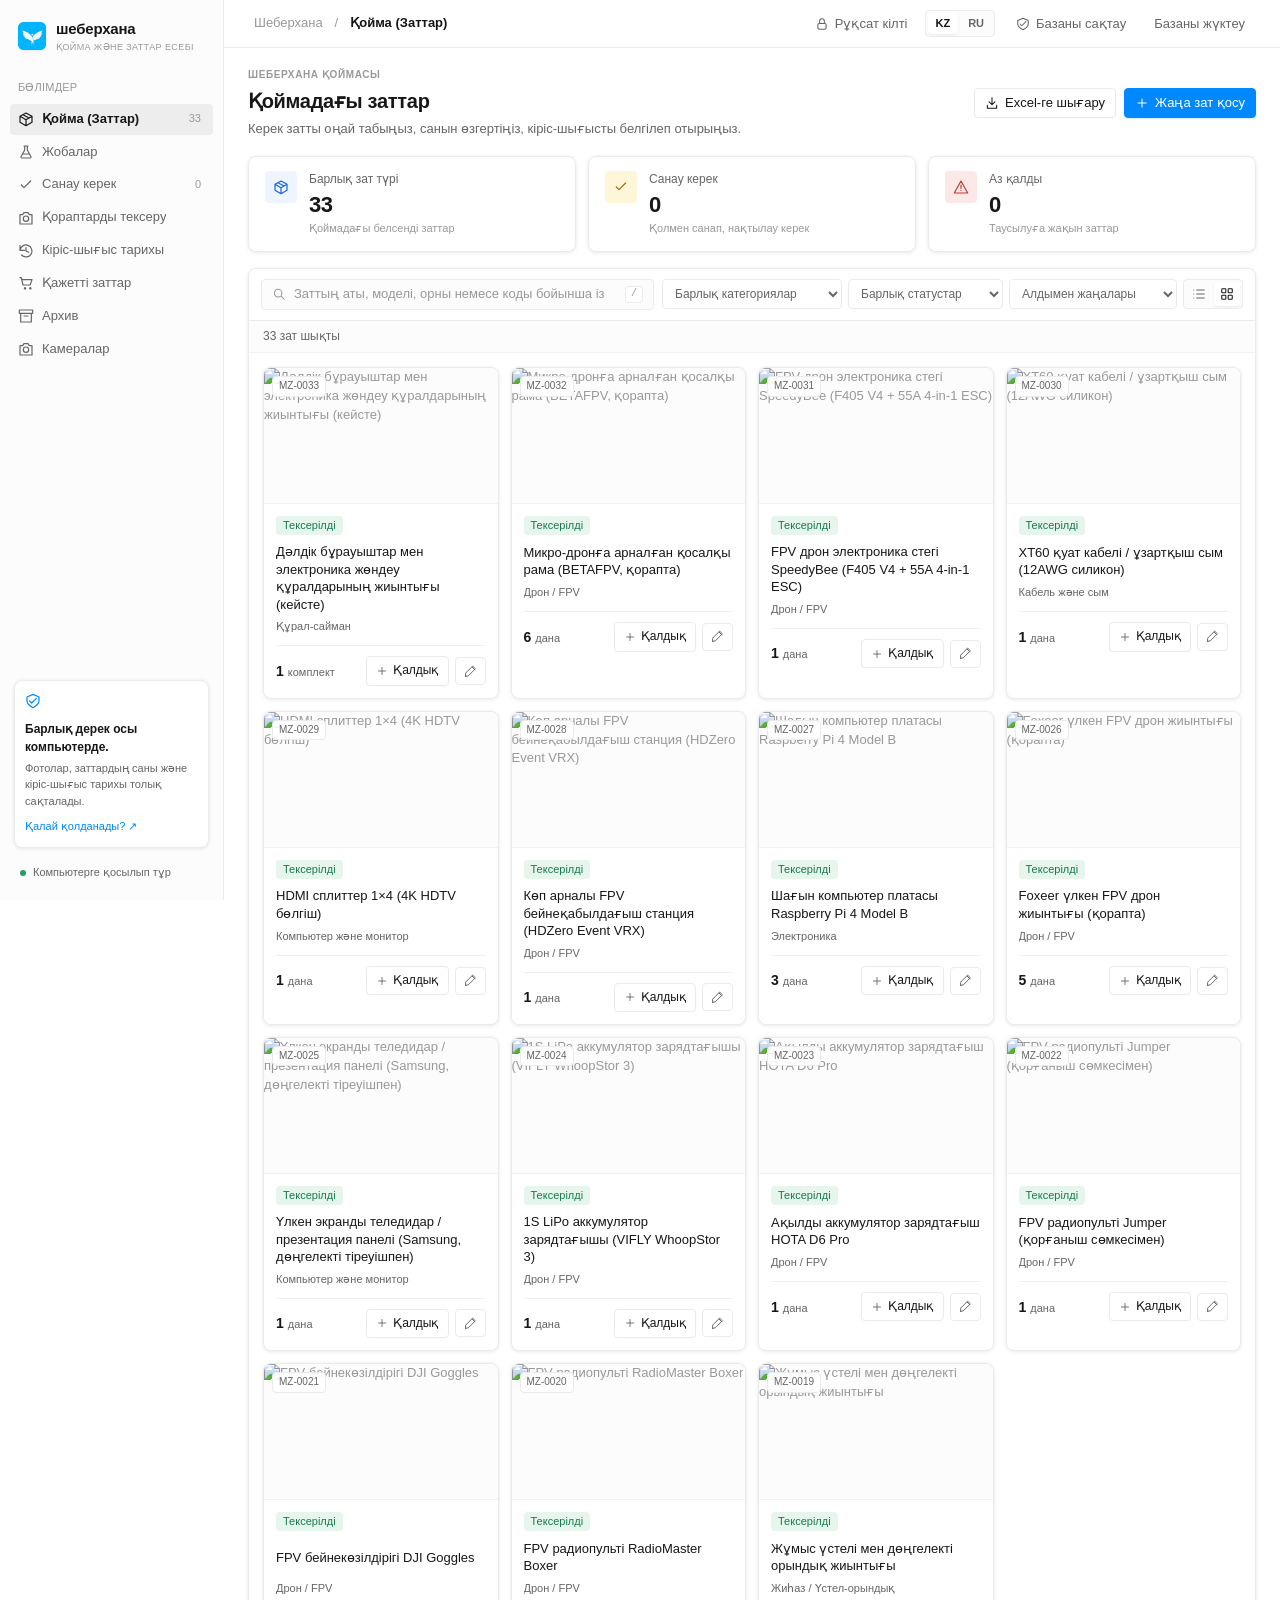
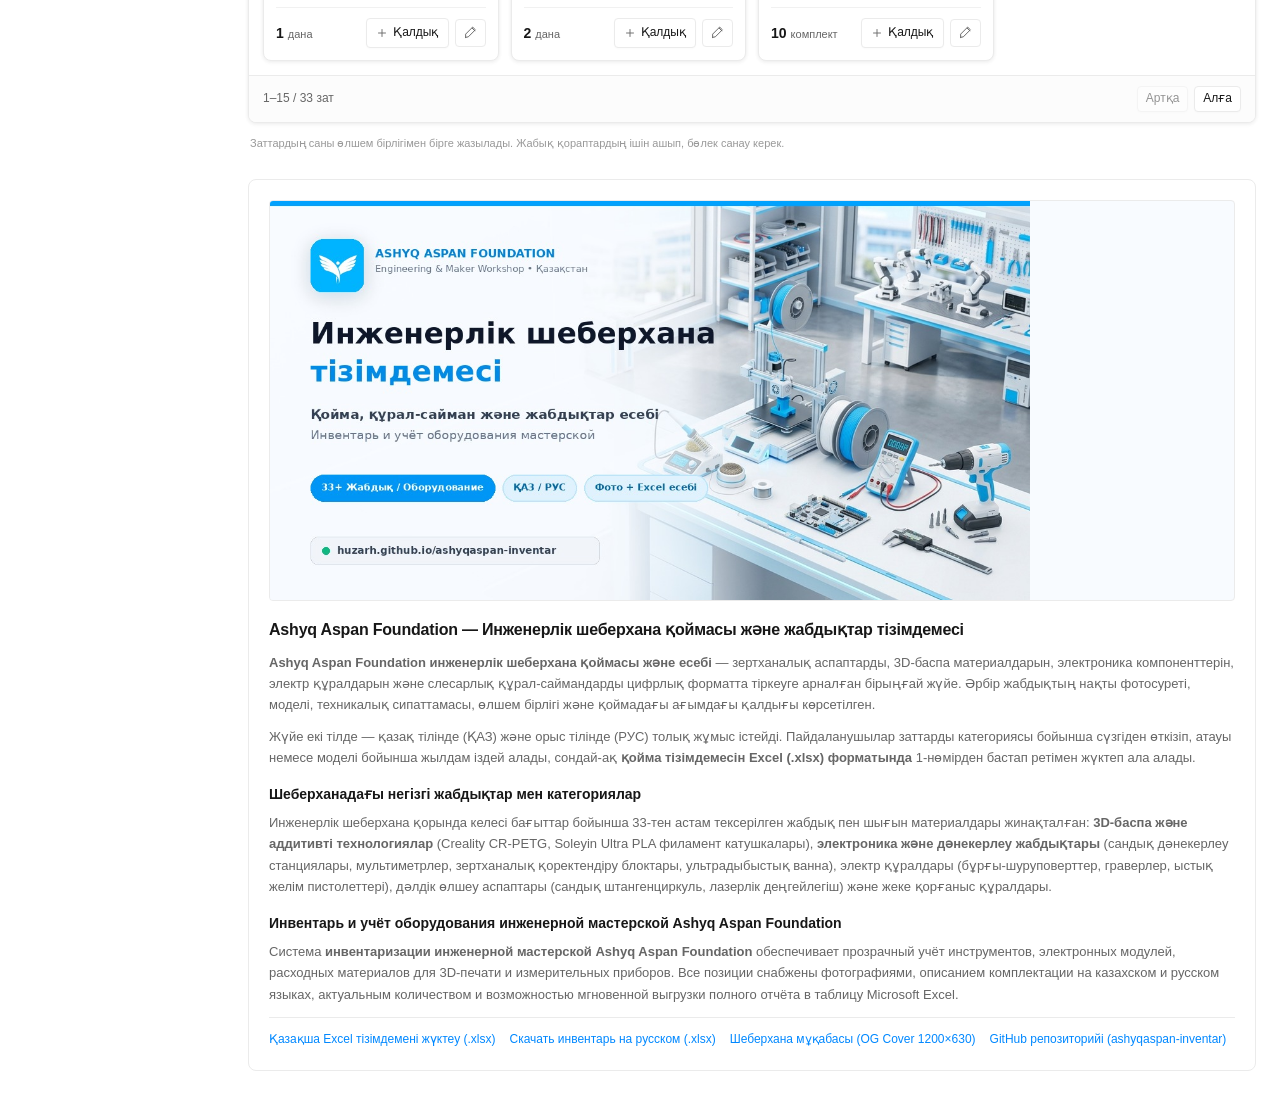
==== commit e28aa4d3: "Add R&D projects section (Жобалар) with journal, equipment and needs - projects (status, category, g" ====
--- a/static/index.html
+++ b/static/index.html
@@ -37,9 +37,9 @@
   <link rel="icon" href="logo.png" type="image/png" sizes="225x225">
   <link rel="apple-touch-icon" href="logo.png">
   <link rel="manifest" href="site.webmanifest">
-  <link rel="stylesheet" href="style.css?v=13">
+  <link rel="stylesheet" href="style.css?v=17">
   <script type="application/ld+json">{"@context":"https://schema.org","@type":"WebApplication","name":"Ashyq Aspan — Инженерлік шеберхана қоймасы және есебі","alternateName":"Инвентарь инженерной мастерской Ashyq Aspan Foundation","description":"Ashyq Aspan Foundation инженерлік шеберхана қоймасы және заттар есебі: 3D-принтер, электроника, өлшеу аспаптары мен құрал-саймандар тізімдемесі (ҚАЗ / РУС).","url":"https://huzarh.github.io/ashyqaspan-inventar/","image":"https://huzarh.github.io/ashyqaspan-inventar/og-cover.jpg","applicationCategory":"BusinessApplication","operatingSystem":"All","inLanguage":["kk","ru"],"publisher":{"@type":"Organization","name":"Ashyq Aspan Foundation","logo":{"@type":"ImageObject","url":"https://huzarh.github.io/ashyqaspan-inventar/logo.png"}}}</script>
-  <script src="app.js?v=14" defer></script>
+  <script src="app.js?v=17" defer></script>
 </head>
 <body>
 <svg class="icon-defs" xmlns="http://www.w3.org/2000/svg" aria-hidden="true"><defs>
@@ -59,6 +59,7 @@
  <symbol id="i-trash" viewBox="0 0 24 24"><path d="M3 6h18 M8 6V4h8v2 M19 6l-1 14H6L5 6 M10 11v6 M14 11v6"/></symbol>
  <symbol id="i-lock" viewBox="0 0 24 24"><rect x="5" y="11" width="14" height="10" rx="2"/><path d="M8 11V7a4 4 0 0 1 8 0v4"/></symbol>
  <symbol id="i-alert" viewBox="0 0 24 24"><path d="m12 3 10 18H2L12 3Z M12 9v5 M12 17v.1"/></symbol>
+ <symbol id="i-flask" viewBox="0 0 24 24"><path d="M9 3h6 M10 3v6L4.5 19a1.5 1.5 0 0 0 1.3 2h12.4a1.5 1.5 0 0 0 1.3-2L14 9V3 M7 15h10"/></symbol>
  <symbol id="i-cart" viewBox="0 0 24 24"><path d="M3 4h2l2.4 11h10.8L21 7H6.2 M9.5 20a1 1 0 1 0 0-.1 M17.5 20a1 1 0 1 0 0-.1"/></symbol>
  <symbol id="i-shield" viewBox="0 0 24 24"><path d="m12 2 9 4v6c0 5-9 10-9 10S3 17 3 12V6l9-4Z m-5 10 3 3 7-7"/></symbol>
 </defs></svg>
@@ -68,6 +69,7 @@
  <div class="nav-label" id="nav-workspace-label">БӨЛІМДЕР</div>
  <nav aria-label="Негізгі мәзір">
   <button class="nav active" data-page="inventory"><svg class="icon"><use href="#i-box"/></svg><em id="nav-inv-text">Қойма (Заттар)</em><span id="nav-count">33</span></button>
+  <button class="nav" data-page="projects"><svg class="icon"><use href="#i-flask"/></svg><em id="nav-proj-text">Жобалар</em></button>
   <button class="nav" data-page="pending"><svg class="icon"><use href="#i-check"/></svg><em id="nav-pend-text">Санау керек</em><span id="pending-count">0</span></button>
   <button class="nav" data-page="packages"><svg class="icon"><use href="#i-camera"/></svg><em id="nav-pkg-text">Қораптарды тексеру</em></button>
   <button class="nav" data-page="history"><svg class="icon"><use href="#i-history"/></svg><em id="nav-hist-text">Кіріс-шығыс тарихы</em></button>
@@ -90,6 +92,7 @@
    <div id="records" aria-live="polite"><div class="cards"><article class="card" data-detail="33"><div class="card-photo"><img src="uploads/02559a9e80117201c4da18d8d6df2545be3968183d7c391e304026d6eb29ce1d.jpg" alt="Дәлдік бұрауыштар мен электроника жөндеу құралдарының жиынтығы (кейсте) — Құрал-сайман" width="320" height="240" loading="lazy"></div><div class="card-body"><div class="card-top"><span class="code">#033</span><span class="tag ok">Тексерілді</span></div><h3>Дәлдік бұрауыштар мен электроника жөндеу құралдарының жиынтығы (кейсте)</h3><p class="muted">Құрал-сайман · Көпфункционалды бұрауыш жиынтығы + пинцет және пластик ашқыштар</p><p class="notes">Пластикалық кейстегі жиынтық: ауыспалы ұштары бар бұрауыш, ұзартқыш, пинцет және пластик лопаткалар.</p></div><div class="card-foot"><div><span class="qty-num">1</span> <small>дана</small></div></div></article><article class="card" data-detail="32"><div class="card-photo"><img src="uploads/c84c2f2371892fdffc92b1465ad2a3b0c13482b9930b462f0f4a37cfea8a323b.jpg" alt="Микро-дронға арналған қосалқы рама (BETAFPV, қорапта) — Дрон / FPV" width="320" height="240" loading="lazy"></div><div class="card-body"><div class="card-top"><span class="code">#032</span><span class="tag ok">Тексерілді</span></div><h3>Микро-дронға арналған қосалқы рама (BETAFPV, қорапта)</h3><p class="muted">Дрон / FPV · BETAFPV Meteor / Air сериялы көк микро-рама (75 мм)</p><p class="notes">Жаңа қосалқы бөлшек: пластик қораптағы BETAFPV микро-дрон рамалары (4 дана).</p></div><div class="card-foot"><div><span class="qty-num">6</span> <small>дана</small></div></div></article><article class="card" data-detail="31"><div class="card-photo"><img src="uploads/08de03c2bca5b22b8ac7623e65b751730a20788cbaaa8c0bef01ff1c570358fb.jpg" alt="FPV дрон электроника стегі SpeedyBee (F405 V4 + 55A 4-in-1 ESC) — Дрон / FPV" width="320" height="240" loading="lazy"></div><div class="card-body"><div class="card-top"><span class="code">#031</span><span class="tag ok">Тексерілді</span></div><h3>FPV дрон электроника стегі SpeedyBee (F405 V4 + 55A 4-in-1 ESC)</h3><p class="muted">Дрон / FPV · SpeedyBee F405 V4 Flight Controller + 55A 3-6S 4-in-1 ESC (30×30 стек)</p><p class="notes">Қораптағы жаңа FPV дрон стегі: ұшу контроллері (FC) мен 55A 4-in-1 регуляторы (ESC).</p></div><div class="card-foot"><div><span class="qty-num">1</span> <small>дана</small></div></div></article><article class="card" data-detail="30"><div class="card-photo"><img src="uploads/e85a942fcf8a39dd73a5c7f89a3723b5ed26839698db3f7d0904f6d9880b9123.jpg" alt="XT60 қуат кабелі / ұзартқыш сым (12AWG силикон) — Кабель және сым" width="320" height="240" loading="lazy"></div><div class="card-body"><div class="card-top"><span class="code">#030</span><span class="tag ok">Тексерілді</span></div><h3>XT60 қуат кабелі / ұзартқыш сым (12AWG силикон)</h3><p class="muted">Кабель және сым · 12AWG 200°C силиконды сым + XT60 коннекторы</p><p class="notes">Зарядтау құрылғылары мен аккумуляторларға арналған ыстыққа төзімді (200°C) 12AWG XT60 қуат сымы.</p></div><div class="card-foot"><div><span class="qty-num">1</span> <small>дана</small></div></div></article><article class="card" data-detail="29"><div class="card-photo"><img src="uploads/00057eb91e4d45969cc803965c0996f35c1c9aa958f35dbe412eb5b354390105.jpg" alt="HDMI сплиттер 1×4 (4K HDTV бөлгіш) — Компьютер және монитор" width="320" height="240" loading="lazy"></div><div class="card-body"><div class="card-top"><span class="code">#029</span><span class="tag ok">Тексерілді</span></div><h3>HDMI сплиттер 1×4 (4K HDTV бөлгіш)</h3><p class="muted">Компьютер және монитор · HDTV 4K 1x4 HDMI Splitter (1 кіріс → 4 шығыс, 4Kx2K 3D)</p><p class="notes">Бір HDMI сигналын 4 мониторға немесе теледидарға бірдей тарататын бөлгіш (қорапта).</p></div><div class="card-foot"><div><span class="qty-num">1</span> <small>дана</small></div></div></article><article class="card" data-detail="28"><div class="card-photo"><img src="uploads/3c925240edab85be49432d08f936cb2262f082159afb393895ab5e643d5cfbd0.jpg" alt="Көп арналы FPV бейнеқабылдағыш станция (HDZero Event VRX) — Дрон / FPV" width="320" height="240" loading="lazy"></div><div class="card-body"><div class="card-top"><span class="code">#028</span><span class="tag ok">Тексерілді</span></div><h3>Көп арналы FPV бейнеқабылдағыш станция (HDZero Event VRX)</h3><p class="muted">Дрон / FPV · HDZero Event VRX (жарыстарға арналған 4 арналы видео-ресивер)</p><p class="notes">FPV дрон жарыстары мен трансляциясына арналған кәсіби HDZero Event VRX бейнеқабылдағышы.</p></div><div class="card-foot"><div><span class="qty-num">1</span> <small>дана</small></div></div></article><article class="card" data-detail="27"><div class="card-photo"><img src="uploads/f57411721b37e370b30bfda4283a8562c142e47085dbc73f3636bb354ba86936.jpg" alt="Шағын компьютер платасы Raspberry Pi 4 Model B — Электроника" width="320" height="240" loading="lazy"></div><div class="card-body"><div class="card-top"><span class="code">#027</span><span class="tag ok">Тексерілді</span></div><h3>Шағын компьютер платасы Raspberry Pi 4 Model B</h3><p class="muted">Электроника · Raspberry Pi 4 Model B (USB 3.0, Dual Micro-HDMI, Gigabit Ethernet)</p><p class="notes">Жобалар мен робототехникаға арналған Raspberry Pi 4 Model B бір платалы микрокомпьютері (3 дана).</p></div><div class="card-foot"><div><span class="qty-num">3</span> <small>дана</small></div></div></article><article class="card" data-detail="26"><div class="card-photo"><img src="uploads/72999abf1a35f88ea627a9858a45b350ffc9a0130d5536d4e3e62cc0973677fc.jpg" alt="Foxeer үлкен FPV дрон жиынтығы (қорапта) — Дрон / FPV" width="320" height="240" loading="lazy"></div><div class="card-body"><div class="card-top"><span class="code">#026</span><span class="tag ok">Тексерілді</span></div><h3>Foxeer үлкен FPV дрон жиынтығы (қорапта)</h3><p class="muted">Дрон / FPV · Foxeer FPV Drone (ақ қораптағы жиынтық)</p><p class="notes">Шкаф сөресіндегі Foxeer үлкен дрон қораптары (5 дана).</p></div><div class="card-foot"><div><span class="qty-num">5</span> <small>дана</small></div></div></article><article class="card" data-detail="25"><div class="card-photo"><img src="uploads/4650756c53afc081f93ae36ebaf1f84f2e1778d21c780041d508cf6ab8e61ad6.jpg" alt="Үлкен экранды теледидар / презентация панелі (Samsung, дөңгелекті тіреуішпен) — Компьютер және монитор" width="320" height="240" loading="lazy"></div><div class="card-body"><div class="card-top"><span class="code">#025</span><span class="tag ok">Тексерілді</span></div><h3>Үлкен экранды теледидар / презентация панелі (Samsung, дөңгелекті тіреуішпен)</h3><p class="muted">Компьютер және монитор · Samsung үлкен диагональды дисплей + мобильді тіреуіш (стойка)</p><p class="notes">Дөңгелекті металл тіреуішке орнатылған үлкен Samsung экраны, пультімен бірге (1 дана).</p></div><div class="card-foot"><div><span class="qty-num">1</span> <small>дана</small></div></div></article><article class="card" data-detail="24"><div class="card-photo"><img src="uploads/746e6d404d6e5decc1dcf5b46ae16551fab60ef42b0dfa03e3e1cde0b73825c7.jpg" alt="1S LiPo аккумулятор зарядтағышы (VIFLY WhoopStor 3) — Дрон / FPV" width="320" height="240" loading="lazy"></div><div class="card-body"><div class="card-top"><span class="code">#024</span><span class="tag ok">Тексерілді</span></div><h3>1S LiPo аккумулятор зарядтағышы (VIFLY WhoopStor 3)</h3><p class="muted">Дрон / FPV · VIFLY WhoopStor V3 (6 портты, BT2.0 / PH2.0, экранды)</p><p class="notes">TinyWhoop микро-дрондарының 1S аккумуляторларын бір мезетте 6 данадан зарядтауға және Storage режиміне қоюға арналған құрылғы (1 дана).</p></div><div class="card-foot"><div><span class="qty-num">1</span> <small>дана</small></div></div></article><article class="card" data-detail="23"><div class="card-photo"><img src="uploads/3484ea7bc2972f7fd96e84a9550c08cde8089a9f8efccc5e5be05636175f7738.jpg" alt="Ақылды аккумулятор зарядтағыш HOTA D6 Pro — Дрон / FPV" width="320" height="240" loading="lazy"></div><div class="card-body"><div class="card-top"><span class="code">#023</span><span class="tag ok">Тексерілді</span></div><h3>Ақылды аккумулятор зарядтағыш HOTA D6 Pro</h3><p class="muted">Дрон / FPV · HOTA D6 Pro Dual Smart Charger (AC 200W / DC 650W 15A)</p><p class="notes">LiPo/LiHV/Li-ion аккумуляторларға арналған 2 арналы кәсіби зарядтау құрылғысы (1 дана).</p></div><div class="card-foot"><div><span class="qty-num">1</span> <small>дана</small></div></div></article><article class="card" data-detail="22"><div class="card-photo"><img src="uploads/87af93e70b1901c69dd3df45cd9261108fd50f3d49ce25d26adb82f0b59bedd1.jpg" alt="FPV радиопульті Jumper (қорғаныш сөмкесімен) — Дрон / FPV" width="320" height="240" loading="lazy"></div><div class="card-body"><div class="card-top"><span class="code">#022</span><span class="tag ok">Тексерілді</span></div><h3>FPV радиопульті Jumper (қорғаныш сөмкесімен)</h3><p class="muted">Дрон / FPV · Jumper RC (T-Lite / T-Pro / T14 сериясы, сұр кейсте)</p><p class="notes">Арнайы сұр қорғаныш сөмкесіндегі Jumper радиопульті (1 дана).</p></div><div class="card-foot"><div><span class="qty-num">1</span> <small>дана</small></div></div></article></div></div>
    <div class="pagination"><span id="page-info"></span><div><button id="prev-page" class="btn compact">Артқа</button><button id="next-page" class="btn compact">Алға</button></div></div>
   </section>
+  <section id="projects-view" class="workspace projects-view" hidden aria-live="polite"></section>
   <section id="needs-view" class="workspace needs-view" hidden aria-live="polite"></section>
   <p class="bottom-note" id="bottom-note">Заттардың саны өлшем бірлігімен бірге жазылады. Жабық қораптардың ішін ашып, бөлек санау керек.</p>
 
@@ -133,6 +136,8 @@
 
 <dialog id="detail-dialog" class="drawer" aria-labelledby="detail-title"><div class="dialog-head"><div><div class="eyebrow" id="detail-code"></div><h2 id="detail-title">Зат туралы толық мәлімет</h2></div><button class="icon-btn" data-close aria-label="Жабу"><svg class="icon"><use href="#i-close"/></svg></button></div><div id="detail-content" class="dialog-body"></div></dialog>
 
+<dialog id="project-dialog" class="need-dialog project-dialog" aria-label="project"><form id="project-form" novalidate></form></dialog>
+<dialog id="entry-dialog" class="need-dialog" aria-label="entry"><form id="entry-form" novalidate></form></dialog>
 <dialog id="need-dialog" class="need-dialog" aria-labelledby="need-title"><form id="need-form" novalidate></form></dialog>
 <dialog id="camera-dialog" class="camera-dialog" aria-labelledby="camera-title"><div class="dialog-head"><h2 id="camera-title">Шеберхана камералары</h2><button class="icon-btn" data-close aria-label="Жабу"><svg class="icon"><use href="#i-close"/></svg></button></div><div class="dialog-body"><div id="camera-toolbar-slot"></div><div id="camera-grid" class="camera-grid"></div></div></dialog>
 <dialog id="help-dialog" class="small-dialog" aria-labelledby="help-title"><div class="dialog-head"><h2 id="help-title">Қалай қолданады?</h2><button class="icon-btn" data-close aria-label="Жабу"><svg class="icon"><use href="#i-close"/></svg></button></div><div class="dialog-body help" id="help-body"></div></dialog>
--- a/static/style.css
+++ b/static/style.css
@@ -674,7 +674,8 @@
 
 .filters select,
 .need-toolbar select,
-.need-status-select {
+.need-status-select,
+#rec-date {
   font-size: 12px;
   font-weight: 500;
   border: 1px solid var(--border);
@@ -2613,3 +2614,441 @@
     grid-template-columns: 1fr 1fr;
   }
 }
+
+.rec-panel {
+  display: flex;
+  flex-direction: column;
+  gap: 10px;
+}
+
+.rec-head {
+  display: flex;
+  align-items: center;
+  gap: 12px;
+}
+
+.rec-video {
+  width: 100%;
+  aspect-ratio: 16 / 9;
+  background: #111;
+  border-radius: var(--radius-md);
+}
+
+.rec-segments {
+  display: flex;
+  flex-direction: column;
+  gap: 4px;
+  max-height: 220px;
+  overflow-y: auto;
+}
+
+.rec-hour {
+  display: flex;
+  flex-wrap: wrap;
+  align-items: center;
+  gap: 4px;
+}
+
+.rec-hour-label {
+  width: 52px;
+  color: var(--muted);
+  font-size: 0.85rem;
+}
+
+.rec-segments .btn.active {
+  background: var(--brand);
+  border-color: var(--brand);
+  color: #ffffff;
+}
+
+/* R&D projects */
+.projects-view {
+  padding: 16px;
+}
+
+.st-idea { --st: #94a3b8; }
+.st-research { --st: #7c3aed; }
+.st-prototype { --st: #0891b2; }
+.st-testing { --st: #ea580c; }
+.st-working { --st: #16a34a; }
+.st-paper { --st: #2563eb; }
+.st-paused { --st: #6b7280; }
+.st-done { --st: #0f766e; }
+
+.proj-status-strip {
+  display: flex;
+  flex-wrap: wrap;
+  gap: 8px;
+  margin-bottom: 14px;
+}
+
+.proj-chip {
+  padding: 6px 12px;
+  border: 1px solid var(--border);
+  border-left: 4px solid var(--st);
+  border-radius: var(--radius-md);
+  background: var(--surface);
+  font: inherit;
+  cursor: pointer;
+}
+
+.proj-chip.active {
+  background: color-mix(in srgb, var(--st) 12%, transparent);
+}
+
+.proj-grid {
+  display: grid;
+  grid-template-columns: repeat(auto-fill, minmax(290px, 1fr));
+  gap: 16px;
+}
+
+.proj-card {
+  display: flex;
+  flex-direction: column;
+  overflow: hidden;
+  border: 1px solid var(--border);
+  border-radius: var(--radius-md);
+  background: var(--surface);
+  cursor: pointer;
+  transition: box-shadow 0.15s ease, transform 0.15s ease;
+}
+
+.proj-card:hover,
+.proj-card:focus-visible {
+  box-shadow: 0 6px 20px rgba(0, 0, 0, 0.08);
+  transform: translateY(-2px);
+}
+
+.proj-cover {
+  position: relative;
+  aspect-ratio: 16 / 9;
+  background: var(--bg-tertiary);
+}
+
+.proj-cover img {
+  width: 100%;
+  height: 100%;
+  object-fit: cover;
+}
+
+.proj-cover > span:first-child {
+  display: grid;
+  place-items: center;
+  height: 100%;
+  color: var(--muted);
+  font-size: 2.5rem;
+  font-weight: 700;
+}
+
+.proj-status {
+  display: inline-block;
+  padding: 2px 9px;
+  border-radius: 999px;
+  background: var(--st);
+  color: #ffffff;
+  font-size: 0.78rem;
+  font-weight: 600;
+}
+
+.proj-cover .proj-status {
+  position: absolute;
+  top: 10px;
+  left: 10px;
+}
+
+.proj-body {
+  display: flex;
+  flex-direction: column;
+  gap: 6px;
+  padding: 12px 14px;
+  flex: 1;
+}
+
+.proj-body h3 {
+  margin: 0;
+  font-size: 1.05rem;
+}
+
+.proj-body p {
+  margin: 0;
+  color: #444444;
+  font-size: 0.9rem;
+}
+
+.proj-tech {
+  display: flex;
+  flex-wrap: wrap;
+  gap: 4px;
+}
+
+.proj-tech span {
+  padding: 1px 8px;
+  border-radius: 6px;
+  background: var(--bg-tertiary);
+  font-size: 0.78rem;
+}
+
+.proj-foot {
+  display: flex;
+  justify-content: space-between;
+  padding: 8px 14px;
+  border-top: 1px solid var(--border-light);
+  font-size: 0.8rem;
+}
+
+.proj-detail-bar {
+  display: flex;
+  align-items: center;
+  gap: 8px;
+  margin-bottom: 14px;
+}
+
+.proj-detail-bar .spacer {
+  flex: 1;
+}
+
+.proj-hero {
+  display: grid;
+  grid-template-columns: minmax(0, 360px) 1fr;
+  gap: 20px;
+  align-items: start;
+  margin-bottom: 20px;
+}
+
+.proj-hero img {
+  width: 100%;
+  border-radius: var(--radius-md);
+  aspect-ratio: 16 / 9;
+  object-fit: cover;
+}
+
+.proj-hero h2 {
+  margin: 8px 0;
+}
+
+.proj-summary {
+  font-size: 1.02rem;
+}
+
+.proj-columns {
+  display: grid;
+  grid-template-columns: minmax(0, 1fr) 320px;
+  gap: 20px;
+}
+
+.proj-sec {
+  margin-bottom: 18px;
+  padding: 14px 16px;
+  border: 1px solid var(--border);
+  border-radius: var(--radius-md);
+  background: var(--surface);
+}
+
+.proj-sec h3 {
+  margin: 0 0 8px;
+  font-size: 0.95rem;
+}
+
+.proj-sec p,
+.proj-sec ul {
+  margin: 0 0 8px;
+}
+
+.md-code {
+  overflow-x: auto;
+  padding: 10px;
+  border-radius: 6px;
+  background: #0f172a;
+  color: #e2e8f0;
+  font-size: 0.8rem;
+  white-space: pre;
+}
+
+.proj-sec code,
+.entry-body code {
+  padding: 0 4px;
+  border-radius: 4px;
+  background: var(--bg-tertiary);
+  font-size: 0.85em;
+}
+
+.proj-journal-head {
+  display: flex;
+  align-items: center;
+  justify-content: space-between;
+}
+
+.proj-kinds {
+  display: flex;
+  flex-wrap: wrap;
+  gap: 4px;
+  margin: 8px 0 14px;
+}
+
+.proj-kinds .btn.active {
+  background: var(--brand);
+  border-color: var(--brand);
+  color: #ffffff;
+}
+
+.kind-progress { --kind: #2563eb; }
+.kind-test { --kind: #16a34a; }
+.kind-issue { --kind: #dc2626; }
+.kind-decision { --kind: #7c3aed; }
+.kind-evaluation { --kind: #ea580c; }
+.kind-milestone { --kind: #0f766e; }
+
+.proj-timeline {
+  position: relative;
+  padding-left: 20px;
+  border-left: 2px solid var(--border);
+}
+
+.entry {
+  position: relative;
+  margin-bottom: 16px;
+}
+
+.entry-dot {
+  position: absolute;
+  top: 6px;
+  left: -27px;
+  width: 12px;
+  height: 12px;
+  border: 2px solid #ffffff;
+  border-radius: 50%;
+  background: var(--kind);
+}
+
+.entry-top {
+  display: flex;
+  align-items: center;
+  gap: 8px;
+}
+
+.entry-top time {
+  color: var(--muted);
+  font-size: 0.85rem;
+}
+
+.entry-top .icon-btn {
+  margin-left: auto;
+}
+
+.entry-kind {
+  padding: 1px 8px;
+  border-radius: 999px;
+  background: color-mix(in srgb, var(--kind) 14%, transparent);
+  color: var(--kind);
+  font-size: 0.75rem;
+  font-weight: 600;
+}
+
+.entry h4 {
+  margin: 4px 0;
+}
+
+.entry-result {
+  display: inline-block;
+  margin: 2px 0 6px;
+  padding: 3px 8px;
+  border-left: 3px solid var(--kind);
+  background: var(--bg-secondary);
+  font-weight: 600;
+  font-size: 0.9rem;
+}
+
+.entry-body {
+  font-size: 0.9rem;
+}
+
+.entry-images,
+.entry-image-preview {
+  display: grid;
+  grid-template-columns: repeat(auto-fill, minmax(140px, 1fr));
+  gap: 8px;
+  margin-top: 8px;
+}
+
+.entry-images img,
+.entry-image-preview img {
+  width: 100%;
+  aspect-ratio: 16 / 10;
+  object-fit: cover;
+  border-radius: 6px;
+}
+
+.entry-image-preview figure {
+  position: relative;
+  margin: 0;
+}
+
+.entry-image-preview .icon-btn {
+  position: absolute;
+  top: 4px;
+  right: 4px;
+  background: rgba(255, 255, 255, 0.9);
+}
+
+.proj-items,
+.proj-needs {
+  margin: 0;
+  padding: 0;
+  list-style: none;
+}
+
+.proj-items li,
+.proj-needs li {
+  display: flex;
+  align-items: center;
+  gap: 8px;
+  padding: 6px 0;
+  border-bottom: 1px solid var(--border-light);
+  font-size: 0.88rem;
+}
+
+.proj-items img {
+  width: 36px;
+  height: 36px;
+  object-fit: cover;
+  border-radius: 6px;
+}
+
+.proj-items small {
+  margin-left: auto;
+  color: var(--muted);
+}
+
+.project-dialog {
+  width: min(820px, calc(100% - 32px));
+}
+
+.proj-item-pick > div {
+  display: grid;
+  grid-template-columns: repeat(auto-fill, minmax(220px, 1fr));
+  gap: 4px;
+  max-height: 180px;
+  overflow-y: auto;
+  padding: 6px;
+  border: 1px solid var(--border);
+  border-radius: var(--radius-md);
+}
+
+.proj-item-pick label {
+  flex-direction: row;
+  align-items: center;
+  gap: 6px;
+  font-size: 0.85rem;
+}
+
+.proj-cover-preview img {
+  max-width: 240px;
+  border-radius: 6px;
+}
+
+@media (max-width: 900px) {
+  .proj-hero,
+  .proj-columns {
+    grid-template-columns: 1fr;
+  }
+}
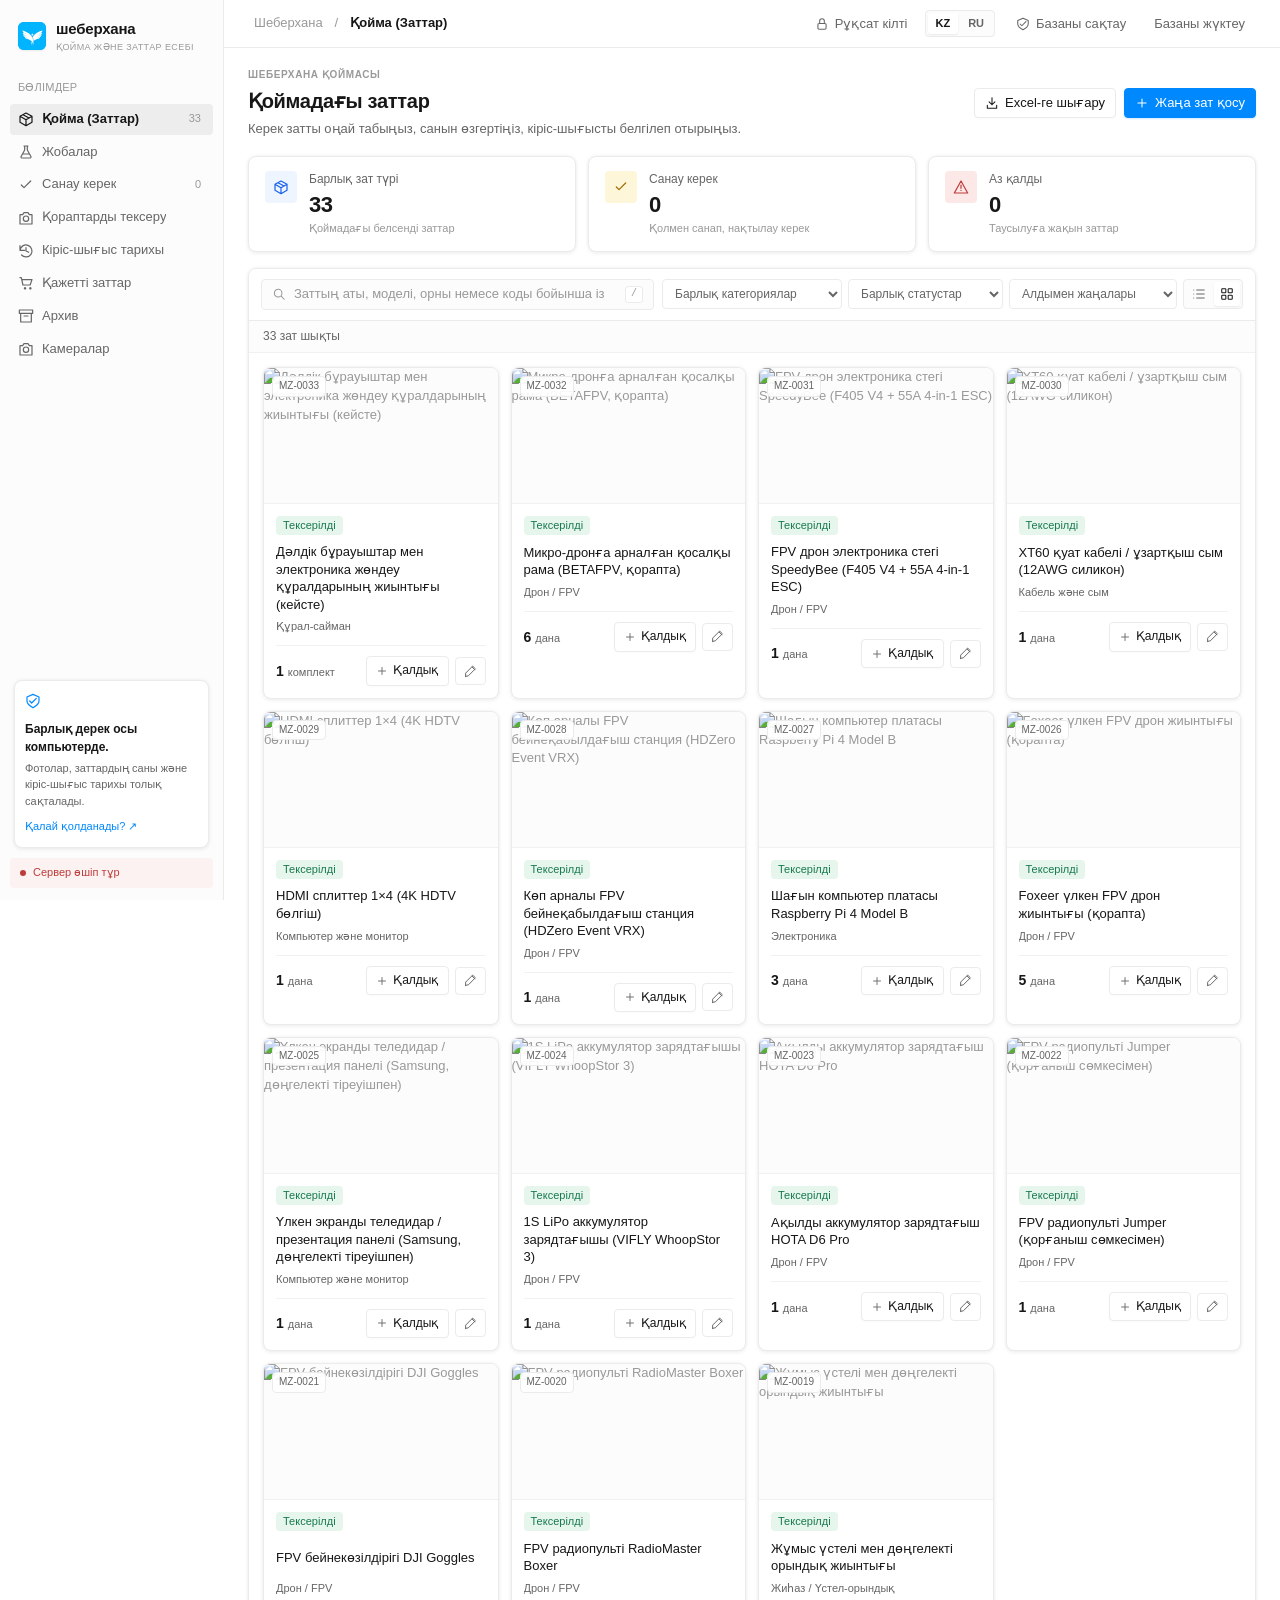
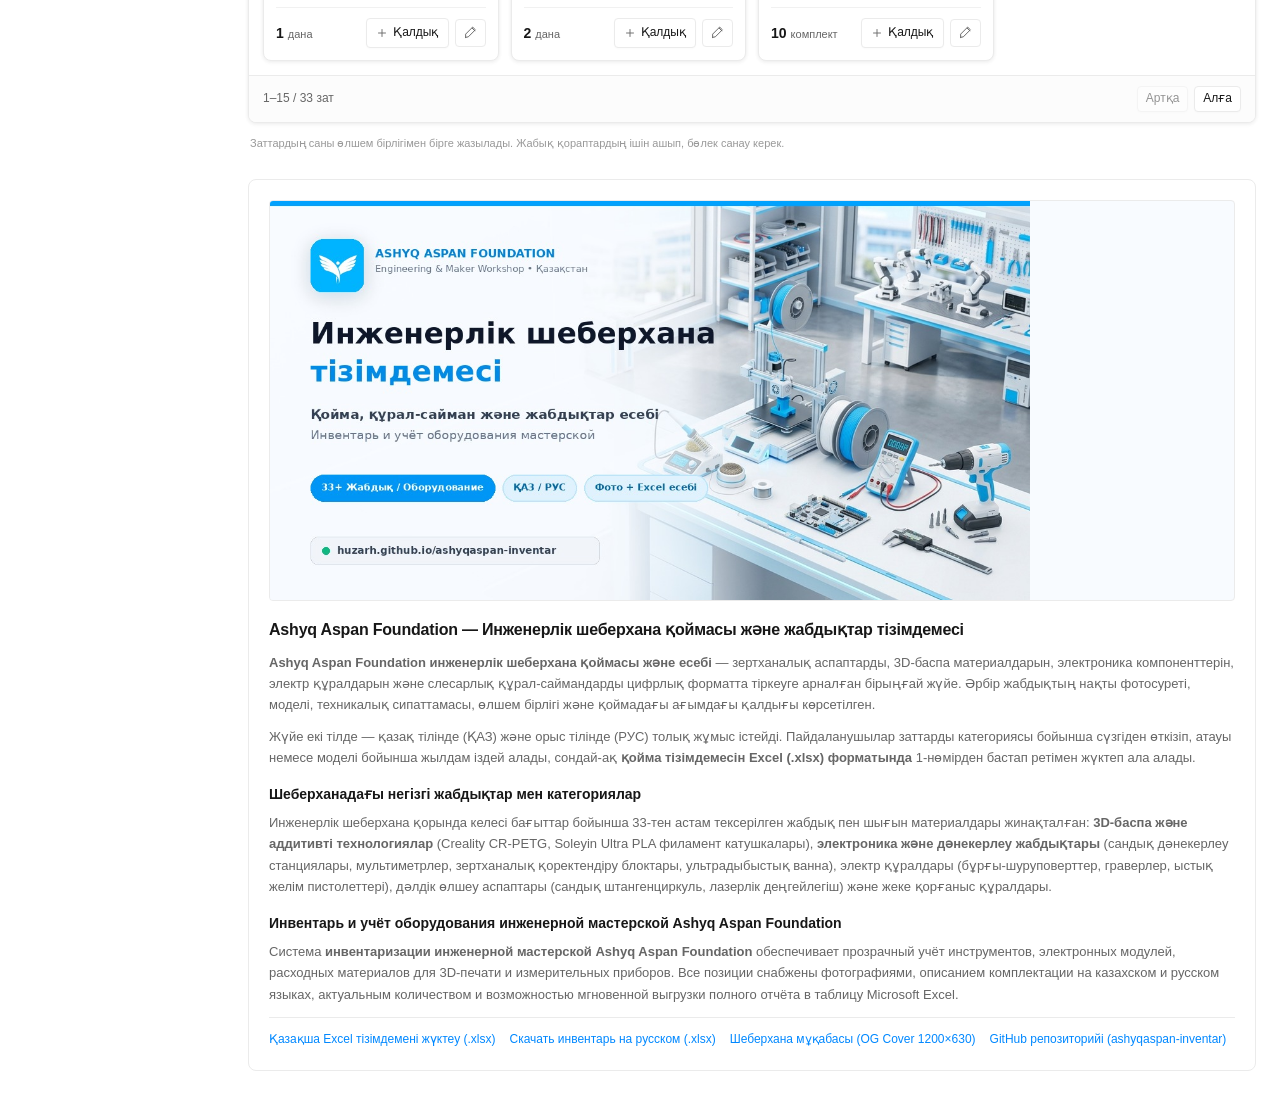
==== commit 1c45d6cb: "Projects and needs always public: published read-only snapshot on Pages when the server is unreachab" ====
--- a/static/index.html
+++ b/static/index.html
@@ -37,9 +37,9 @@
   <link rel="icon" href="logo.png" type="image/png" sizes="225x225">
   <link rel="apple-touch-icon" href="logo.png">
   <link rel="manifest" href="site.webmanifest">
-  <link rel="stylesheet" href="style.css?v=17">
+  <link rel="stylesheet" href="style.css?v=20">
   <script type="application/ld+json">{"@context":"https://schema.org","@type":"WebApplication","name":"Ashyq Aspan — Инженерлік шеберхана қоймасы және есебі","alternateName":"Инвентарь инженерной мастерской Ashyq Aspan Foundation","description":"Ashyq Aspan Foundation инженерлік шеберхана қоймасы және заттар есебі: 3D-принтер, электроника, өлшеу аспаптары мен құрал-саймандар тізімдемесі (ҚАЗ / РУС).","url":"https://huzarh.github.io/ashyqaspan-inventar/","image":"https://huzarh.github.io/ashyqaspan-inventar/og-cover.jpg","applicationCategory":"BusinessApplication","operatingSystem":"All","inLanguage":["kk","ru"],"publisher":{"@type":"Organization","name":"Ashyq Aspan Foundation","logo":{"@type":"ImageObject","url":"https://huzarh.github.io/ashyqaspan-inventar/logo.png"}}}</script>
-  <script src="app.js?v=17" defer></script>
+  <script src="app.js?v=20" defer></script>
 </head>
 <body>
 <svg class="icon-defs" xmlns="http://www.w3.org/2000/svg" aria-hidden="true"><defs>
@@ -136,6 +136,7 @@
 
 <dialog id="detail-dialog" class="drawer" aria-labelledby="detail-title"><div class="dialog-head"><div><div class="eyebrow" id="detail-code"></div><h2 id="detail-title">Зат туралы толық мәлімет</h2></div><button class="icon-btn" data-close aria-label="Жабу"><svg class="icon"><use href="#i-close"/></svg></button></div><div id="detail-content" class="dialog-body"></div></dialog>
 
+<dialog id="image-viewer" class="image-viewer" aria-label="image"><button type="button" class="icon-btn viewer-close" data-close aria-label="close"><svg class="icon"><use href="#i-close"/></svg></button><button type="button" class="viewer-nav" id="viewer-prev" aria-label="previous">‹</button><figure><img id="viewer-img" alt=""><figcaption id="viewer-caption"></figcaption></figure><button type="button" class="viewer-nav" id="viewer-next" aria-label="next">›</button></dialog>
 <dialog id="project-dialog" class="need-dialog project-dialog" aria-label="project"><form id="project-form" novalidate></form></dialog>
 <dialog id="entry-dialog" class="need-dialog" aria-label="entry"><form id="entry-form" novalidate></form></dialog>
 <dialog id="need-dialog" class="need-dialog" aria-labelledby="need-title"><form id="need-form" novalidate></form></dialog>
--- a/static/style.css
+++ b/static/style.css
@@ -2721,11 +2721,14 @@
 
 .proj-cover {
   position: relative;
+  overflow: hidden;
   aspect-ratio: 16 / 9;
   background: var(--bg-tertiary);
 }
 
 .proj-cover img {
+  position: absolute;
+  inset: 0;
   width: 100%;
   height: 100%;
   object-fit: cover;
@@ -2817,9 +2820,11 @@
 
 .proj-hero img {
   width: 100%;
+  border: 1px solid var(--border);
   border-radius: var(--radius-md);
   aspect-ratio: 16 / 9;
-  object-fit: cover;
+  object-fit: contain;
+  background: #ffffff;
 }
 
 .proj-hero h2 {
@@ -2965,7 +2970,7 @@
 .entry-images,
 .entry-image-preview {
   display: grid;
-  grid-template-columns: repeat(auto-fill, minmax(140px, 1fr));
+  grid-template-columns: repeat(auto-fill, minmax(260px, 1fr));
   gap: 8px;
   margin-top: 8px;
 }
@@ -2974,8 +2979,10 @@
 .entry-image-preview img {
   width: 100%;
   aspect-ratio: 16 / 10;
-  object-fit: cover;
+  object-fit: contain;
+  border: 1px solid var(--border);
   border-radius: 6px;
+  background: #ffffff;
 }
 
 .entry-image-preview figure {
@@ -3052,3 +3059,117 @@
     grid-template-columns: 1fr;
   }
 }
+
+.proj-gallery {
+  margin-bottom: 20px;
+}
+
+.proj-gallery h3 {
+  margin: 0 0 8px;
+  font-size: 0.95rem;
+}
+
+.proj-gallery-strip {
+  display: grid;
+  grid-template-columns: repeat(auto-fill, minmax(150px, 1fr));
+  gap: 8px;
+}
+
+.proj-gallery-strip button,
+.entry-image {
+  padding: 0;
+  border: 1px solid var(--border);
+  border-radius: 6px;
+  background: #ffffff;
+  cursor: zoom-in;
+  overflow: hidden;
+}
+
+.proj-gallery-strip img {
+  display: block;
+  width: 100%;
+  aspect-ratio: 4 / 3;
+  object-fit: cover;
+}
+
+.proj-gallery-strip button:hover,
+.entry-image:hover {
+  border-color: var(--brand);
+}
+
+.entry-image img {
+  display: block;
+  border: 0 !important;
+}
+
+.image-viewer {
+  width: min(1400px, calc(100% - 24px));
+  max-height: 96dvh;
+  padding: 12px 56px;
+  background: #0b0f17;
+  border: 0;
+}
+
+.image-viewer::backdrop {
+  background: rgba(0, 0, 0, 0.8);
+}
+
+.image-viewer figure {
+  margin: 0;
+  text-align: center;
+}
+
+.image-viewer img {
+  max-width: 100%;
+  max-height: calc(96dvh - 90px);
+  object-fit: contain;
+}
+
+.image-viewer figcaption {
+  margin-top: 8px;
+  color: #e2e8f0;
+  font-size: 0.9rem;
+}
+
+.viewer-nav {
+  position: absolute;
+  top: 50%;
+  transform: translateY(-50%);
+  width: 44px;
+  height: 64px;
+  border: 0;
+  border-radius: 8px;
+  background: rgba(255, 255, 255, 0.12);
+  color: #ffffff;
+  font-size: 2rem;
+  cursor: pointer;
+}
+
+#viewer-prev { left: 6px; }
+#viewer-next { right: 6px; }
+
+.viewer-close {
+  position: absolute;
+  top: 8px;
+  right: 8px;
+  z-index: 1;
+  background: rgba(255, 255, 255, 0.9);
+}
+
+/* published read-only copy shown while the server is unreachable */
+.offline-copy {
+  display: flex;
+  align-items: center;
+  gap: 8px;
+  margin: 0 0 14px;
+  padding: 10px 14px;
+  border: 1px solid #f3d27a;
+  border-radius: 10px;
+  background: #fff8e1;
+  color: #5b4600;
+  font-size: 0.9rem;
+}
+.offline-copy svg { flex: none; width: 18px; height: 18px; }
+.readonly #proj-add, .readonly #proj-edit, .readonly #entry-add, .readonly [data-entry-edit],
+.readonly #need-add, .readonly [data-need-edit], .readonly [data-need-stock] { display: none !important; }
+.readonly select[data-need-status] { pointer-events: none; opacity: 0.75; }
